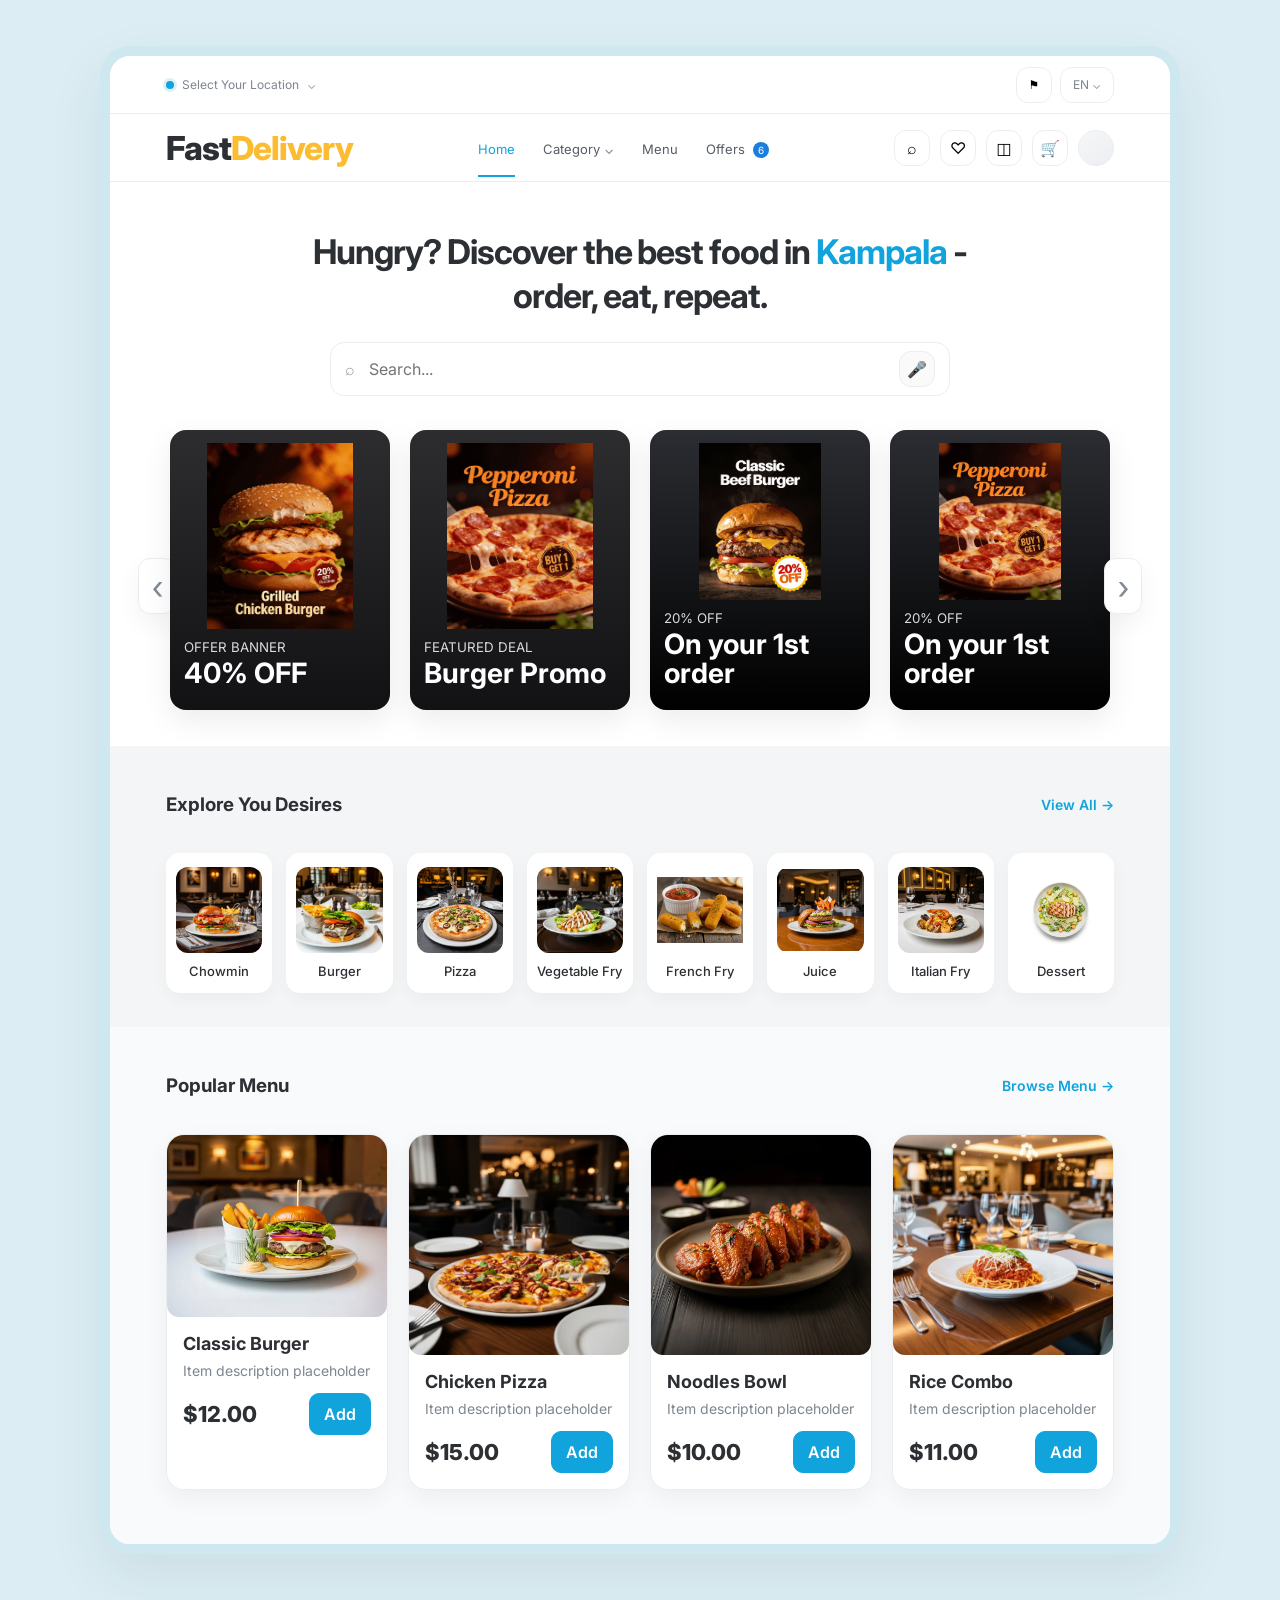
==== index.html @ 87de5994 "added assets" ====
<!DOCTYPE html>
<html lang="en">
<head>
  <meta charset="UTF-8" />
  <meta name="viewport" content="width=device-width, initial-scale=1.0" />
  <title>Restaurant</title>
  <link rel="preconnect" href="https://fonts.googleapis.com">
  <link rel="preconnect" href="https://fonts.gstatic.com" crossorigin>
  <link href="https://fonts.googleapis.com/css2?family=Inter:wght@400;500;600;700;800&display=swap" rel="stylesheet">
  <link rel="stylesheet" href="styles.css" />
</head>
<body>
  <div class="page-shell">
    <main class="site-window">
      <header class="top-meta">
        <div class="location-select">
          <span class="dot"></span>
          <span>Select Your Location</span>
          <span class="caret">⌄</span>
        </div>
        <div class="top-actions">
          <button class="icon-btn flag-btn" aria-label="language">⚑</button>
          <button class="lang-btn">EN <span class="caret">⌄</span></button>
        </div>
      </header>

      <nav class="navbar">
        <div class="logo">Fast<span>Delivery</span></div>
        <ul class="nav-links">
          <li><a class="active" href="#">Home</a></li>
          <li class="nav-item-dropdown">
    <a href="#categories">Category <span class="caret">⌄</span></a>
    <div class="dropdown-menu">
      <a href="#">Burger</a>
      <a href="#">Pizza</a>
      <a href="#">Chowmin</a>
      <a href="#">Juice</a>
      <a href="#">Dessert</a>
    </div>
  </li>
          <li><a href="#menu">Menu</a></li>
          <li><a href="#offers">Offers <span class="badge">6</span></a></li>
        </ul>
        <div class="nav-icons">
          <button class="icon-btn">⌕</button>
          <button class="icon-btn">♡</button>
          <button class="icon-btn">◫</button>
          <button class="icon-btn">🛒</button>
          <button class="avatar-btn"></button>
        </div>
        <button class="mobile-menu-btn" id="mobileMenuBtn">☰</button>
      </nav>

      <div class="mobile-drawer" id="mobileDrawer">
        <a href="#">Home</a>
        <a href="#categories">Category</a>
        <a href="#menu">Menu</a>
        <a href="#offers">Offers</a>
      </div>

      <section class="hero">
        <h1>Hungry? Discover the best food in <span> Kampala</span> - order, eat, repeat.</h1>
        <div class="search-bar">
          <span class="search-icon">⌕</span>
          <input type="text" placeholder="Search..." />
          <button class="mic-btn">🎤</button>
        </div>
      </section>

      <section class="offers-section" id="offers">
        <button class="slider-arrow left" aria-label="previous">‹</button>
        <div class="promo-track">
          <article class="promo-card card-dark">
         
           <div class="promo-media category-image"><img src="assets/3.png" alt="Banner 1" class="promo-media real-image"></div>
            <div class="promo-copy">
              <small>OFFER BANNER</small>
              <h3>40% OFF</h3>
             
            </div>
          </article>

          <article class="promo-card card-dark">
           
           <div class="promo-media category-image"><img src="assets/4.png" alt="Banner 1" class="promo-media real-image"></div>
            <div class="promo-copy">
              <small>FEATURED DEAL</small>
              <h3>Burger Promo</h3>
              
            </div>
          </article>

          <article class="promo-card card-light">
         <div class="promo-media category-image">  <img src="assets/5.png" alt="Banner 1" class="promo-media real-image"></div>
            <div class="promo-copy dark-text">
              <small>20% OFF</small>
              <h3>On your 1st order</h3>
            
            </div>
          </article>
           <article class="promo-card card-light">
         <div class="promo-media category-image">  <img src="assets/7.png" alt="Banner 1" class="promo-media real-image"></div>
            <div class="promo-copy dark-text">
              <small>20% OFF</small>
              <h3>On your 1st order</h3>
             
            </div>
          </article>

          
        </div>
        <button class="slider-arrow right" aria-label="next">›</button>
      </section>

      <section class="catalog-section" id="categories">
        <div class="section-head">
          <h3>Explore You Desires</h3>
          <a href="#">View All <span>→</span></a>
        </div>

        <div class="category-grid">
          <article class="category-card">
          <div> <img src="assets/16.webp" alt="Category" class="category-image real-image"></div>
            <h3>Chowmin</h3>
          </article>
          <article class="category-card">
            <div> <img src="assets/13.webp" alt="Category" class="category-image real-image"></div>
            <h3>Burger</h3>
          </article>
          <article class="category-card">
           <div> <img src="assets/25.webp" alt="Category" class="category-image real-image"></div>
            <h3>Pizza</h3>
          </article>
          <article class="category-card">
            <div><img src="assets/15.webp" alt="Category" class="category-image real-image"></div>
            <h3>Vegetable Fry</h3>
          </article>
          <article class="category-card">
            <div> <img src="assets/19.webp" alt="Category" class="category-image real-image"></div>
            <h3>French Fry</h3>
          </article>
          <article class="category-card">
          <div>  <img src="assets/26.webp" alt="Category" class="category-image real-image"></div>
            <h3>Juice</h3>
          </article>
          <article class="category-card">
           <div> <img src="assets/31.webp" alt="Category" class="category-image real-image"></div>
            <h3>Italian Fry</h3>
          </article>
          <article class="category-card">
           <div> <img src="assets/28.webp" alt="Category" class="category-image real-image"></div>
            <h3>Dessert</h3>
          </article>
        </div>
      </section>

      <section class="menu-section" id="menu">
        <div class="section-head">
          <h3>Popular Menu</h3>
          <a href="#">Browse Menu <span>→</span></a>
        </div>

        <div class="menu-grid">
          <article class="menu-card">
          <div><img src="assets/33.webp" alt="Menu item" class="menu-image real-image"></div>
            <div class="menu-info">
              <h3>Classic Burger</h3>
              <p>Item description placeholder</p>
              <div class="price-row"><span>$12.00</span><button>Add</button></div>
            </div>
          </article>
          <article class="menu-card">
          <div>  <img src="assets/12.webp" alt="Menu item" class="menu-image real-image"></div>
            <div class="menu-info">
              <h3>Chicken Pizza</h3>
              <p>Item description placeholder</p>
              <div class="price-row"><span>$15.00</span><button>Add</button></div>
            </div>
          </article>
          <article class="menu-card">
          <div> <img src="assets/36.webp" alt="Menu item" class="menu-image real-image"></div>
            <div class="menu-info">
              <h3>Noodles Bowl</h3>
              <p>Item description placeholder</p>
              <div class="price-row"><span>$10.00</span><button>Add</button></div>
            </div>
          </article>
          <article class="menu-card">
           <div> <img src="assets/14.webp" alt="Menu item" class="menu-image real-image"></div>
            <div class="menu-info">
              <h3>Rice Combo</h3>
              <p>Item description placeholder</p>
              <div class="price-row"><span>$11.00</span><button>Add</button></div>
            </div>
          </article>
        </div>
      </section>
    </main>
  </div>

  <script src="script.js"></script>
</body>
</html>
---- styles.css ----
:root {
  --bg: #dceef3;
  --panel: #ffffff;
  --panel-soft: #f4f5f6;
  --text: #2c2f33;
  --muted: #7d8590;
  --line: #ebedf0;
  --brand: #11a4dc;
  --brand-soft: #dff4fb;
  --shadow: 0 22px 55px rgba(28, 45, 58, 0.08);
  --radius-xl: 28px;
  --radius-lg: 18px;
  --radius-md: 14px;
}

* { box-sizing: border-box; }
html, body { margin: 0; padding: 0; }
body {
  font-family: 'Inter', system-ui, -apple-system, BlinkMacSystemFont, 'Segoe UI', sans-serif;
  background: var(--bg);
  color: var(--text);
}

a { color: inherit; text-decoration: none; }
button, input { font: inherit; }
button { cursor: pointer; }

.page-shell {
  min-height: 100vh;
  padding: 46px 20px;
}

.site-window {
  max-width: 1080px;
  margin: 0 auto;
  background: var(--panel);
  border: 10px solid #cfe8f0;
  border-radius: 30px;
  box-shadow: var(--shadow);
  overflow: hidden;
}

.top-meta,
.navbar,
.hero,
.catalog-section,
.menu-section {
  padding-left: 56px;
  padding-right: 56px;
}

.top-meta {
  height: 58px;
  display: flex;
  align-items: center;
  justify-content: space-between;
  color: var(--muted);
  font-size: 12px;
  border-bottom: 1px solid var(--line);
}

.location-select,
.top-actions,
.nav-icons,
.brand-row,
.price-row,
.section-head {
  display: flex;
  align-items: center;
}

.location-select { gap: 8px; }
.dot {
  width: 8px; height: 8px; border-radius: 50%; background: var(--brand);
  box-shadow: 0 0 0 3px rgba(17, 164, 220, 0.15);
}
.caret { opacity: 0.75; }
.top-actions { gap: 8px; }

.flag-btn, .lang-btn, .icon-btn, .avatar-btn, .mobile-menu-btn, .mic-btn, .slider-arrow, .price-row button {
  border: 1px solid var(--line);
  background: #fff;
  transition: .2s ease;
}
.flag-btn, .lang-btn, .icon-btn, .avatar-btn, .mobile-menu-btn, .mic-btn {
  height: 36px;
  border-radius: 12px;
}
.flag-btn, .icon-btn, .avatar-btn, .mobile-menu-btn, .mic-btn {
  width: 36px;
}
.lang-btn {
  padding: 0 12px;
  color: var(--muted);
}
.flag-btn:hover, .lang-btn:hover, .icon-btn:hover, .avatar-btn:hover, .mobile-menu-btn:hover, .mic-btn:hover, .slider-arrow:hover, .price-row button:hover {
  border-color: #d7dce1;
  transform: translateY(-1px);
}
.avatar-btn {
  border-radius: 50%;
  background: linear-gradient(145deg, #f6f7f8, #eceef1);
}

.navbar {
  min-height: 68px;
  display: flex;
  align-items: center;
  justify-content: space-between;
  border-bottom: 1px solid var(--line);
  gap: 20px;
}

.logo {
  font-size: 33px;
  font-weight: 800;
  letter-spacing: -0.03em;
}
.logo span { color: rgb(252, 188, 50) }

.nav-links {
  list-style: none;
  display: flex;
  align-items: center;
  gap: 28px;
  padding: 0;
  margin: 0;
}
.nav-links a {
  font-size: 13px;
  color: #555d66;
  position: relative;
}
.nav-links a.active {
  color: var(--brand);
}
.nav-links a.active::after {
  content: '';
  position: absolute;
  left: 0;
  right: 0;
  bottom: -20px;
  height: 2px;
  background: var(--brand);
}
.badge {
  display: inline-flex;
  align-items: center;
  justify-content: center;
  width: 16px;
  height: 16px;
  margin-left: 4px;
  border-radius: 999px;
  background: #1d7ddb;
  color: #fff;
  font-size: 10px;
}
.nav-icons { gap: 10px; }
.mobile-menu-btn { display: none; }
.mobile-drawer {
  display: none;
  padding: 0 24px 20px;
  border-bottom: 1px solid var(--line);
}
.mobile-drawer a {
  display: block;
  padding: 10px 0;
  color: #555d66;
}
.mobile-drawer.open { display: block; }

.hero {
  padding-top: 48px;
  padding-bottom: 30px;
  text-align: center;
}
.hero h1 {
  margin: 0 auto 24px;
  max-width: 660px;
  font-size: clamp(24px, 3vw, 34px);
  line-height: 1.3;
  letter-spacing: -0.03em;
}
.hero h1 span { color: var(--brand); }
.search-bar {
  max-width: 620px;
  margin: 0 auto;
  height: 54px;
  display: flex;
  align-items: center;
  gap: 12px;
  padding: 0 14px;
  border: 1px solid var(--line);
  border-radius: 14px;
  background: #fff;
}
.search-bar input {
  flex: 1;
  min-width: 0;
  border: 0;
  outline: 0;
  color: #3d4450;
}
.search-icon { color: #949ca5; }
.mic-btn { color: #868e97; background: #fafafa; }

.offers-section {
  position: relative;
  padding: 4px 60px 36px;
}
.promo-track {
  display: grid;
  grid-template-columns: repeat(4, minmax(0, 1fr));
  gap: 20px;
}
.promo-card {
  max-height: 280px;
  border-radius: 16px;
  overflow: hidden;
  position: relative;
  display:flex;
  flex-direction:column;
  box-shadow: 0 10px 30px rgba(0,0,0,.08);
}
.card-dark { background: linear-gradient(180deg, #2d2d2f, #121214); color: #fff; }
.card-light { background: linear-gradient(180deg, #2b2d32, #000); color: #fff; }
.brand-row {
  padding: 12px 14px 0;
  font-size: 11px;
  font-weight: 700;
  letter-spacing: .04em;
  opacity: .92;
}
.promo-media {
  flex: 1;
  display: flex;
  width: auto;
  height: 140px;
  align-items: center;
  justify-content: center;
  margin: 12px 12px 10px;
  border-radius: 12px;
  overflow: hidden;
}
.placeholder-banner {
  border: 2px dashed rgba(255,255,255,0.35);
  background: linear-gradient(135deg, rgba(255,255,255,0.08), rgba(255,255,255,0.16));
  color: rgba(255,255,255,0.9);
  font-weight: 700;
  text-transform: uppercase;
  letter-spacing: .06em;
}
.promo-copy {
  padding: 0 14px 16px;
}
.promo-copy small {
  display: block;
  margin-bottom: 4px;
  opacity: .85;
}
.promo-copy h3 {
  margin: 0 0 6px;
  font-size: 28px;
  line-height: 1.05;
}
.promo-copy p {
  margin: 0;
  font-size: 12px;
  opacity: .85;
}
.slider-arrow {
  position: absolute;
  top: 50%;
  transform: translateY(-50%);
  width: 38px;
  height: 56px;
  border-radius: 12px;
  color: #828a93;
  font-size: 34px;
  box-shadow: 0 10px 25px rgba(0,0,0,.05);
}
.slider-arrow.left { left: 28px; }
.slider-arrow.right { right: 28px; }

.catalog-section {
  padding-top: 28px;
  padding-bottom: 34px;
  background: #f4f5f6;
}
.menu-section {
  padding-top: 28px;
  padding-bottom: 54px;
  background: #f9fafb;
}
.section-head {
  justify-content: space-between;
  gap: 20px;
  margin-bottom: 18px;
}
.section-head h2 {
  margin: 0;
  font-size: 28px;
  letter-spacing: -0.03em;
}
.section-head a {
  color: var(--brand);
  font-weight: 600;
  font-size: 14px;
}

.category-grid {
  display: grid;
  grid-template-columns: repeat(8, minmax(0, 1fr));
  gap: 14px;
}
.category-card {
  background: #fff;
  border-radius: 14px;
  padding: 14px 10px;
  text-align: center;
  box-shadow: 0 6px 18px rgba(16, 24, 40, .04);
}
.category-card h3 {
  margin: 10px 0 0;
  font-size: 13px;
  font-weight: 500;
}
.placeholder-square, .placeholder-rect {
  border: 2px dashed #d7dde3;
  background: linear-gradient(180deg, #f5f7fa, #eef2f5);
  color: #95a0ab;
  display: flex;
  align-items: center;
  justify-content: center;
  text-align: center;
  font-weight: 700;
  letter-spacing: .05em;
}
.category-image {
  aspect-ratio: 1 / 1;
  border-radius: 12px;
  font-size: 10px;
}

.menu-grid {
  display: grid;
  grid-template-columns: repeat(4, minmax(0, 1fr));
  gap: 20px;
}
.menu-card {
  background: #fff;
  border: 1px solid var(--line);
  border-radius: 18px;
  overflow: hidden;
  box-shadow: 0 8px 24px rgba(16,24,40,.05);
}
.menu-image {
  height: 180px;
  border-radius: 0;
  font-size: 12px;
}
.menu-info {
  padding: 16px;
}
.menu-info h3 {
  margin: 0 0 8px;
  font-size: 18px;
}
.menu-info p {
  margin: 0 0 14px;
  color: var(--muted);
  font-size: 14px;
}
.price-row {
  justify-content: space-between;
}
.price-row span {
  font-size: 22px;
  font-weight: 800;
}
.price-row button {
  border-radius: 10px;
  background: var(--brand);
  color: #fff;
  border-color: var(--brand);
  padding: 10px 14px;
  font-weight: 600;
}

@media (max-width: 1150px) {
  .promo-track { grid-template-columns: repeat(2, minmax(0, 1fr)); }
  .category-grid { grid-template-columns: repeat(4, minmax(0, 1fr)); }
  .menu-grid { grid-template-columns: repeat(2, minmax(0, 1fr)); }
}

@media (max-width: 860px) {
  .top-meta,
  .navbar,
  .hero,
  .catalog-section,
  .menu-section { padding-left: 22px; padding-right: 22px; }
  .nav-links, .nav-icons { display: none; }
  .mobile-menu-btn { display: inline-flex; align-items: center; justify-content: center; }
  .offers-section { padding-left: 22px; padding-right: 22px; }
  .slider-arrow { display: none; }
}

@media (max-width: 640px) {
  .page-shell { padding: 18px 10px; }
  .site-window { border-width: 5px; border-radius: 22px; }
  .promo-track,
  .menu-grid,
  .category-grid { grid-template-columns: 1fr; }
  .hero { padding-top: 32px; }
  .hero h1 { font-size: 22px; }
  .search-bar { height: 48px; }
  .section-head h2 { font-size: 22px; }
  .top-meta { flex-wrap: wrap; height: auto; gap: 8px; padding-top: 14px; padding-bottom: 14px; }
}

.real-image {
  width: 100%;
  height: 100%;
  display: block;
  object-fit:contain;
  border-radius: 12px;
}
.nav-item-dropdown {
  position: relative;
}

.dropdown-menu {
  position: absolute;
  top: calc(100% + 18px);
  left: 0;
  min-width: 180px;
  background: #fff;
  border: 1px solid var(--line);
  border-radius: 14px;
  box-shadow: 0 12px 30px rgba(16, 24, 40, 0.08);
  padding: 10px 0;
  display: none;
  z-index: 100;
}

.dropdown-menu a {
  display: block;
  padding: 10px 14px;
  font-size: 13px;
  color: #555d66;
  white-space: nowrap;
}

.dropdown-menu a:hover {
  background: #f4f7fa;
  color: var(--brand);
}

.nav-item-dropdown:hover .dropdown-menu {
  display: block;
}
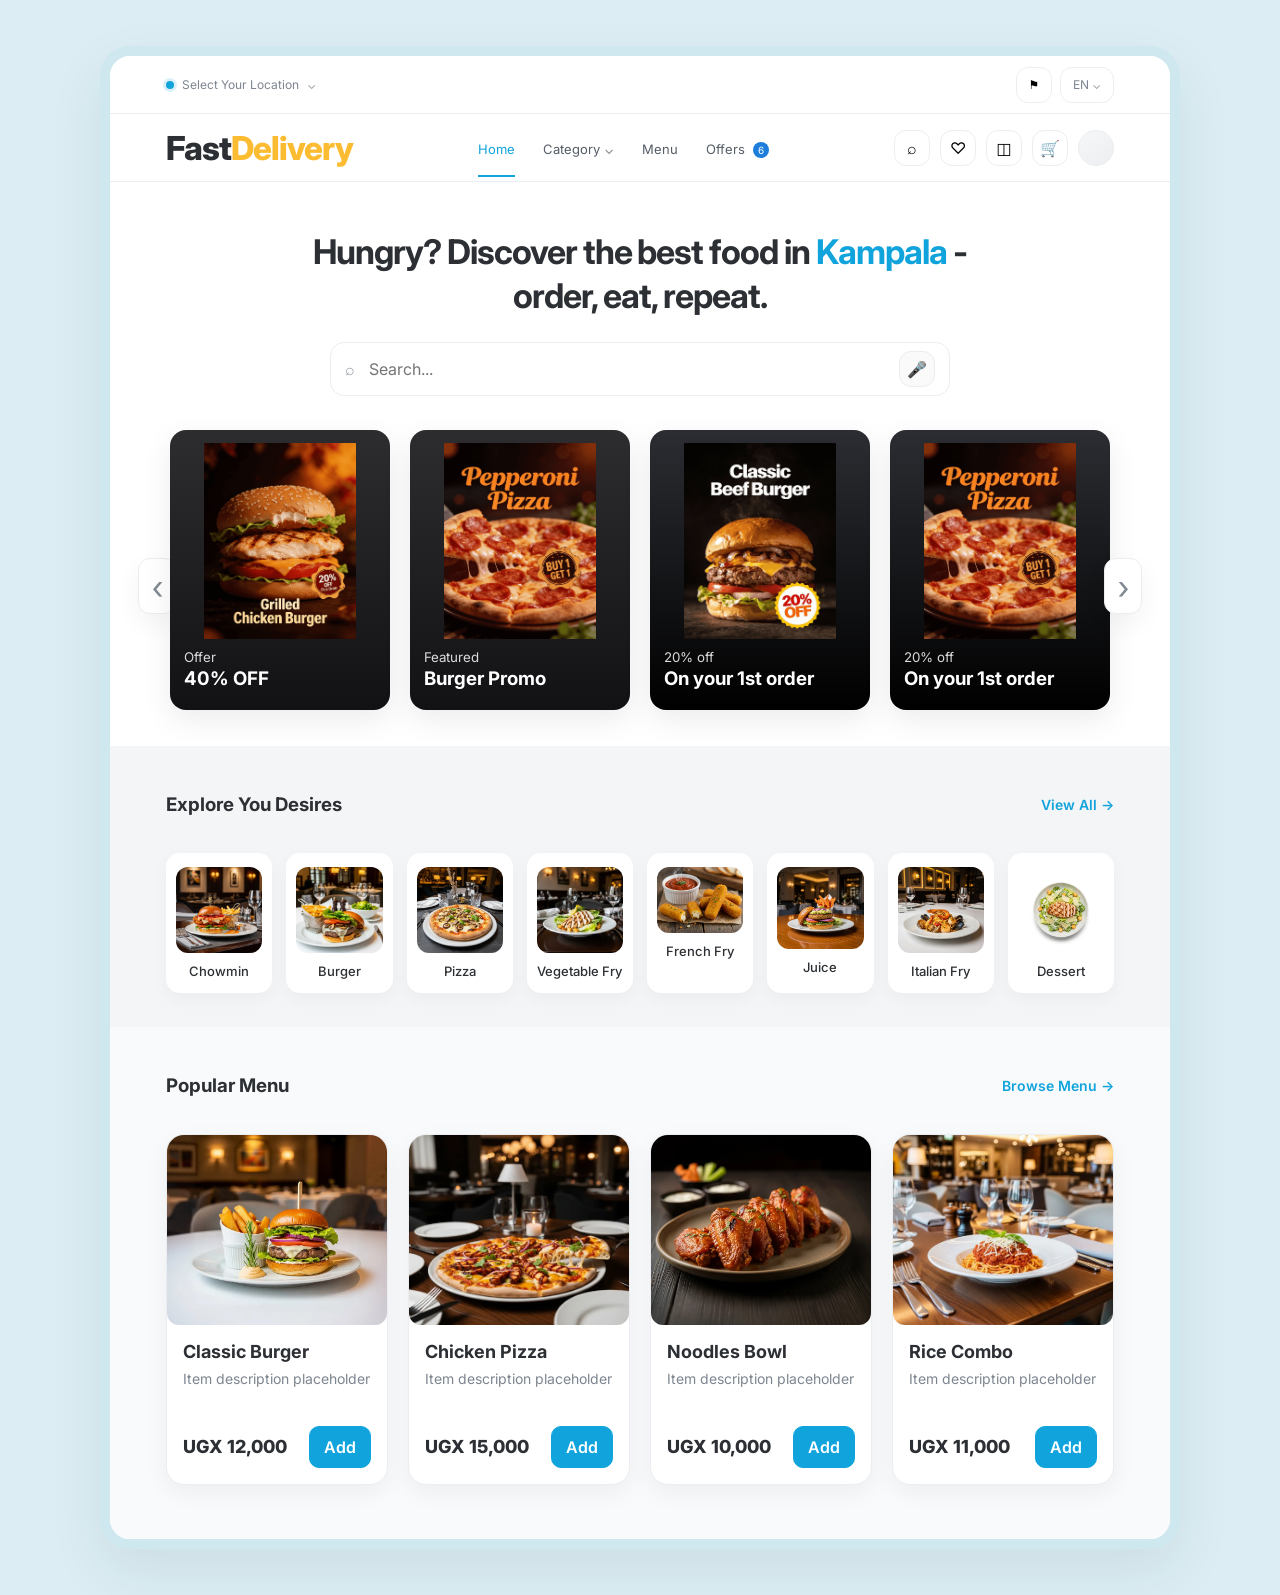
==== commit 63aedaf2: "minor updates" ====
--- a/index.html
+++ b/index.html
@@ -38,7 +38,7 @@
       <a href="#">Dessert</a>
     </div>
   </li>
-          <li><a href="#menu">Menu</a></li>
+          <li><a href="menu.html">Menu</a></li>
           <li><a href="#offers">Offers <span class="badge">6</span></a></li>
         </ul>
         <div class="nav-icons">
@@ -74,7 +74,7 @@
          
            <div class="promo-media category-image"><img src="assets/3.png" alt="Banner 1" class="promo-media real-image"></div>
             <div class="promo-copy">
-              <small>OFFER BANNER</small>
+              <small>Offer</small>
               <h3>40% OFF</h3>
              
             </div>
@@ -84,7 +84,7 @@
            
            <div class="promo-media category-image"><img src="assets/4.png" alt="Banner 1" class="promo-media real-image"></div>
             <div class="promo-copy">
-              <small>FEATURED DEAL</small>
+              <small>Featured</small>
               <h3>Burger Promo</h3>
               
             </div>
@@ -93,7 +93,7 @@
           <article class="promo-card card-light">
          <div class="promo-media category-image">  <img src="assets/5.png" alt="Banner 1" class="promo-media real-image"></div>
             <div class="promo-copy dark-text">
-              <small>20% OFF</small>
+              <small>20% off</small>
               <h3>On your 1st order</h3>
             
             </div>
@@ -101,7 +101,7 @@
            <article class="promo-card card-light">
          <div class="promo-media category-image">  <img src="assets/7.png" alt="Banner 1" class="promo-media real-image"></div>
             <div class="promo-copy dark-text">
-              <small>20% OFF</small>
+              <small>20% off</small>
               <h3>On your 1st order</h3>
              
             </div>
@@ -166,7 +166,7 @@
             <div class="menu-info">
               <h3>Classic Burger</h3>
               <p>Item description placeholder</p>
-              <div class="price-row"><span>$12.00</span><button>Add</button></div>
+              <div class="price-row"><span>UGX 12,000</span><button>Add</button></div>
             </div>
           </article>
           <article class="menu-card">
@@ -174,7 +174,7 @@
             <div class="menu-info">
               <h3>Chicken Pizza</h3>
               <p>Item description placeholder</p>
-              <div class="price-row"><span>$15.00</span><button>Add</button></div>
+              <div class="price-row"><span>UGX 15,000</span><button>Add</button></div>
             </div>
           </article>
           <article class="menu-card">
@@ -182,7 +182,7 @@
             <div class="menu-info">
               <h3>Noodles Bowl</h3>
               <p>Item description placeholder</p>
-              <div class="price-row"><span>$10.00</span><button>Add</button></div>
+              <div class="price-row"><span>UGX 10,000</span><button>Add</button></div>
             </div>
           </article>
           <article class="menu-card">
@@ -190,7 +190,7 @@
             <div class="menu-info">
               <h3>Rice Combo</h3>
               <p>Item description placeholder</p>
-              <div class="price-row"><span>$11.00</span><button>Add</button></div>
+              <div class="price-row"><span>UGX 11,000</span><button>Add</button></div>
             </div>
           </article>
         </div>
--- a/styles.css
+++ b/styles.css
@@ -260,7 +260,7 @@
 }
 .promo-copy h3 {
   margin: 0 0 6px;
-  font-size: 28px;
+  font-size: px;
   line-height: 1.05;
 }
 .promo-copy p {
@@ -337,7 +337,7 @@
   letter-spacing: .05em;
 }
 .category-image {
-  aspect-ratio: 1 / 1;
+  object-fit: cover;
   border-radius: 12px;
   font-size: 10px;
 }
@@ -375,7 +375,7 @@
   justify-content: space-between;
 }
 .price-row span {
-  font-size: 22px;
+  font-size: 18px;
   font-weight: 800;
 }
 .price-row button {
@@ -458,4 +458,28 @@
 
 .nav-item-dropdown:hover .dropdown-menu {
   display: block;
+}
+
+.menu-card {
+  display: flex;
+  flex-direction: column;
+}
+
+.menu-image {
+  height: 190px;
+  width: 100%;
+  object-fit: cover;
+}
+
+.menu-info p {
+  min-height: 42px;
+}
+
+.nav-item-dropdown {
+  position: relative;
+}
+
+.nav-item-dropdown:hover .dropdown-menu,
+.nav-item-dropdown:focus-within .dropdown-menu {
+  display: block;
 }
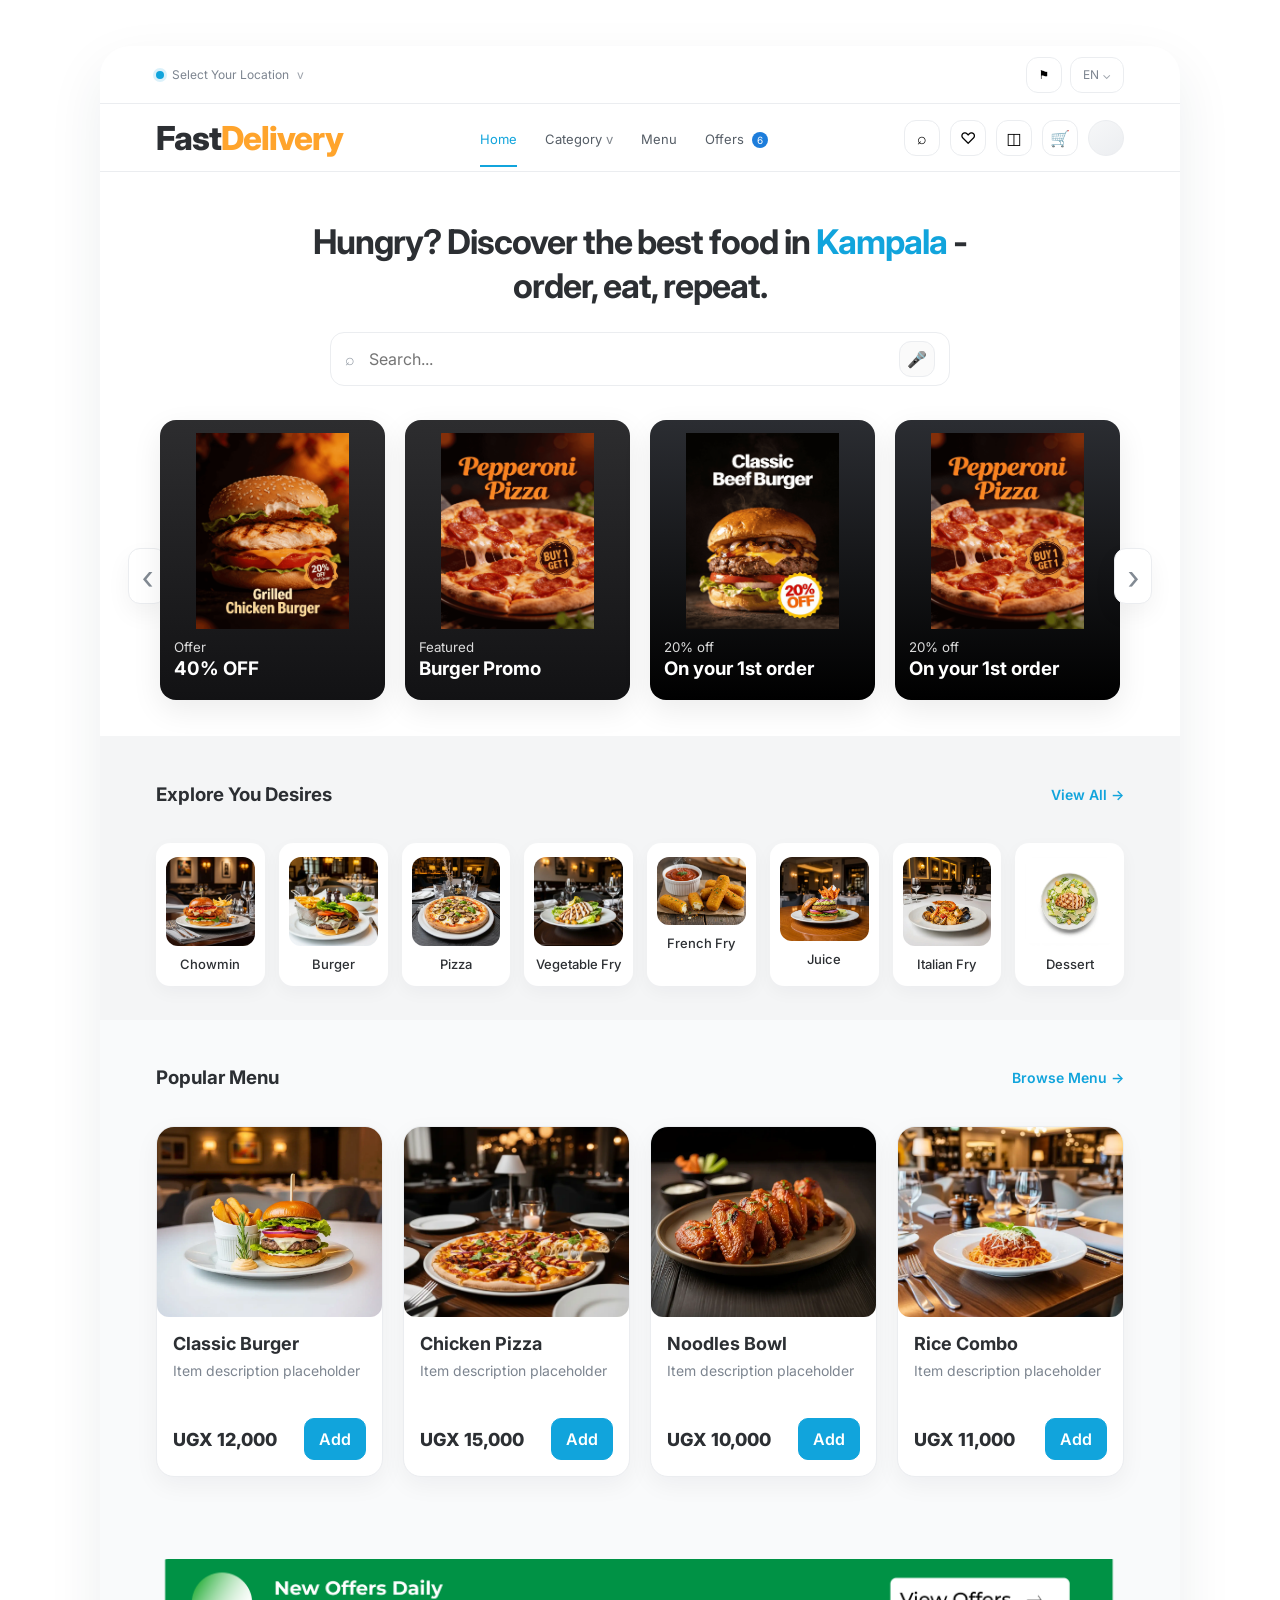
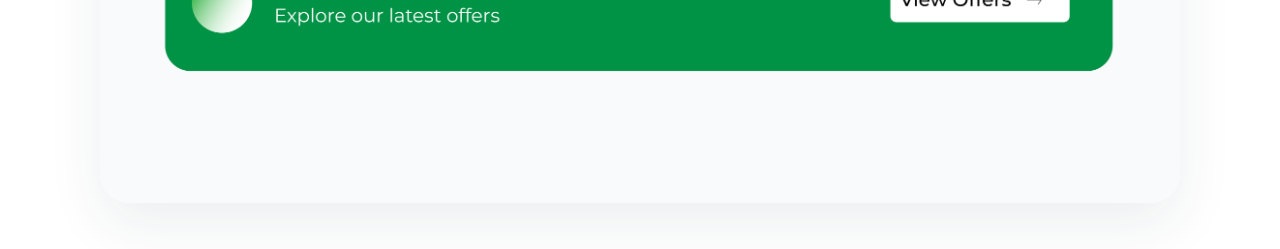
==== commit 7f8ced94: "minor updates" ====
--- a/index.html
+++ b/index.html
@@ -16,7 +16,7 @@
         <div class="location-select">
           <span class="dot"></span>
           <span>Select Your Location</span>
-          <span class="caret">⌄</span>
+          <span class="caret">v</span>
         </div>
         <div class="top-actions">
           <button class="icon-btn flag-btn" aria-label="language">⚑</button>
@@ -29,7 +29,7 @@
         <ul class="nav-links">
           <li><a class="active" href="#">Home</a></li>
           <li class="nav-item-dropdown">
-    <a href="#categories">Category <span class="caret">⌄</span></a>
+    <a href="#categories">Category <span class="caret">v</span></a>
     <div class="dropdown-menu">
       <a href="#">Burger</a>
       <a href="#">Pizza</a>
@@ -195,6 +195,11 @@
           </article>
         </div>
       </section>
+       <section class="menu-section" id="menu">
+  <div> <img 
+    src="assets/banner1.png" alt="Menu item" class="menu-image real-image"></div>
+
+       </section>
     </main>
   </div>
 
--- a/styles.css
+++ b/styles.css
@@ -1,5 +1,5 @@
 :root {
-  --bg: #dceef3;
+  --bg: #ffffff;
   --panel: #ffffff;
   --panel-soft: #f4f5f6;
   --text: #2c2f33;
@@ -34,7 +34,7 @@
   max-width: 1080px;
   margin: 0 auto;
   background: var(--panel);
-  border: 10px solid #cfe8f0;
+ 
   border-radius: 30px;
   box-shadow: var(--shadow);
   overflow: hidden;
@@ -116,7 +116,7 @@
   font-weight: 800;
   letter-spacing: -0.03em;
 }
-.logo span { color: rgb(252, 188, 50) }
+.logo span { color: rgb(255, 164, 44) }
 
 .nav-links {
   list-style: none;
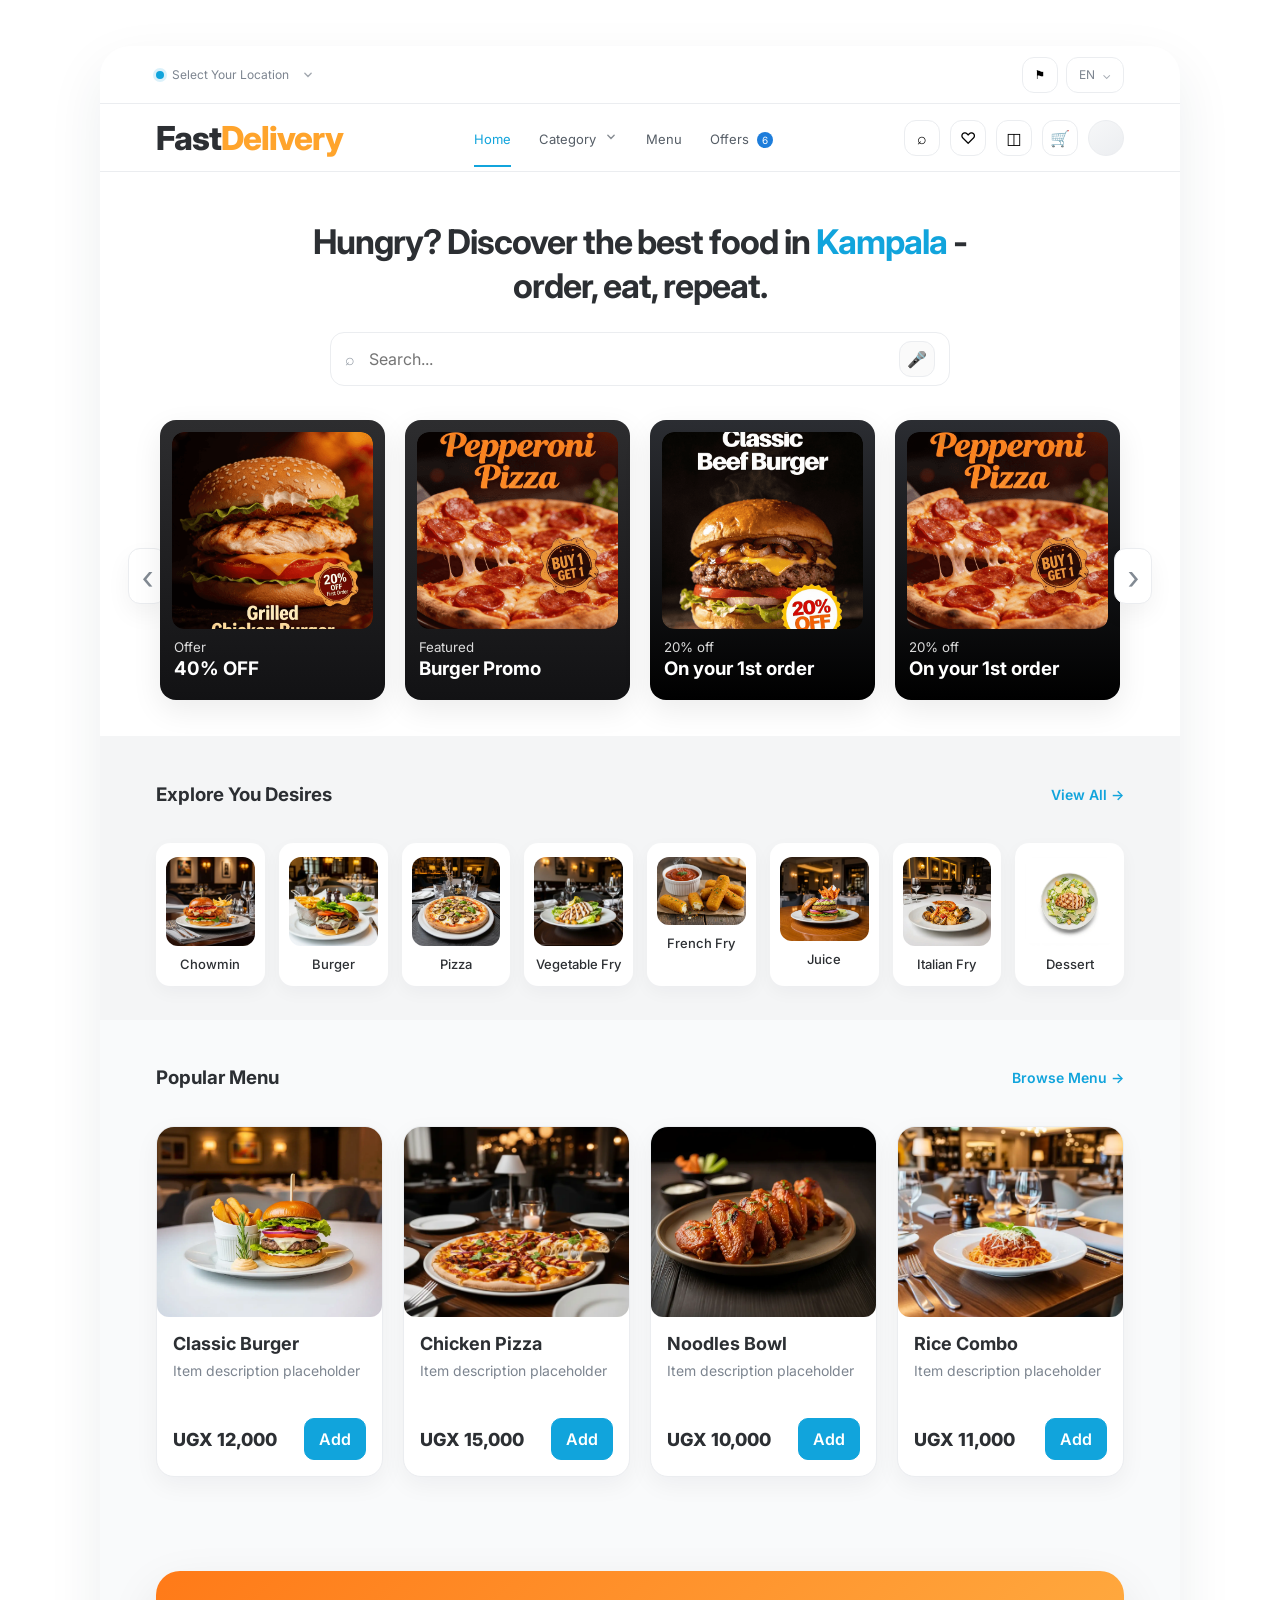
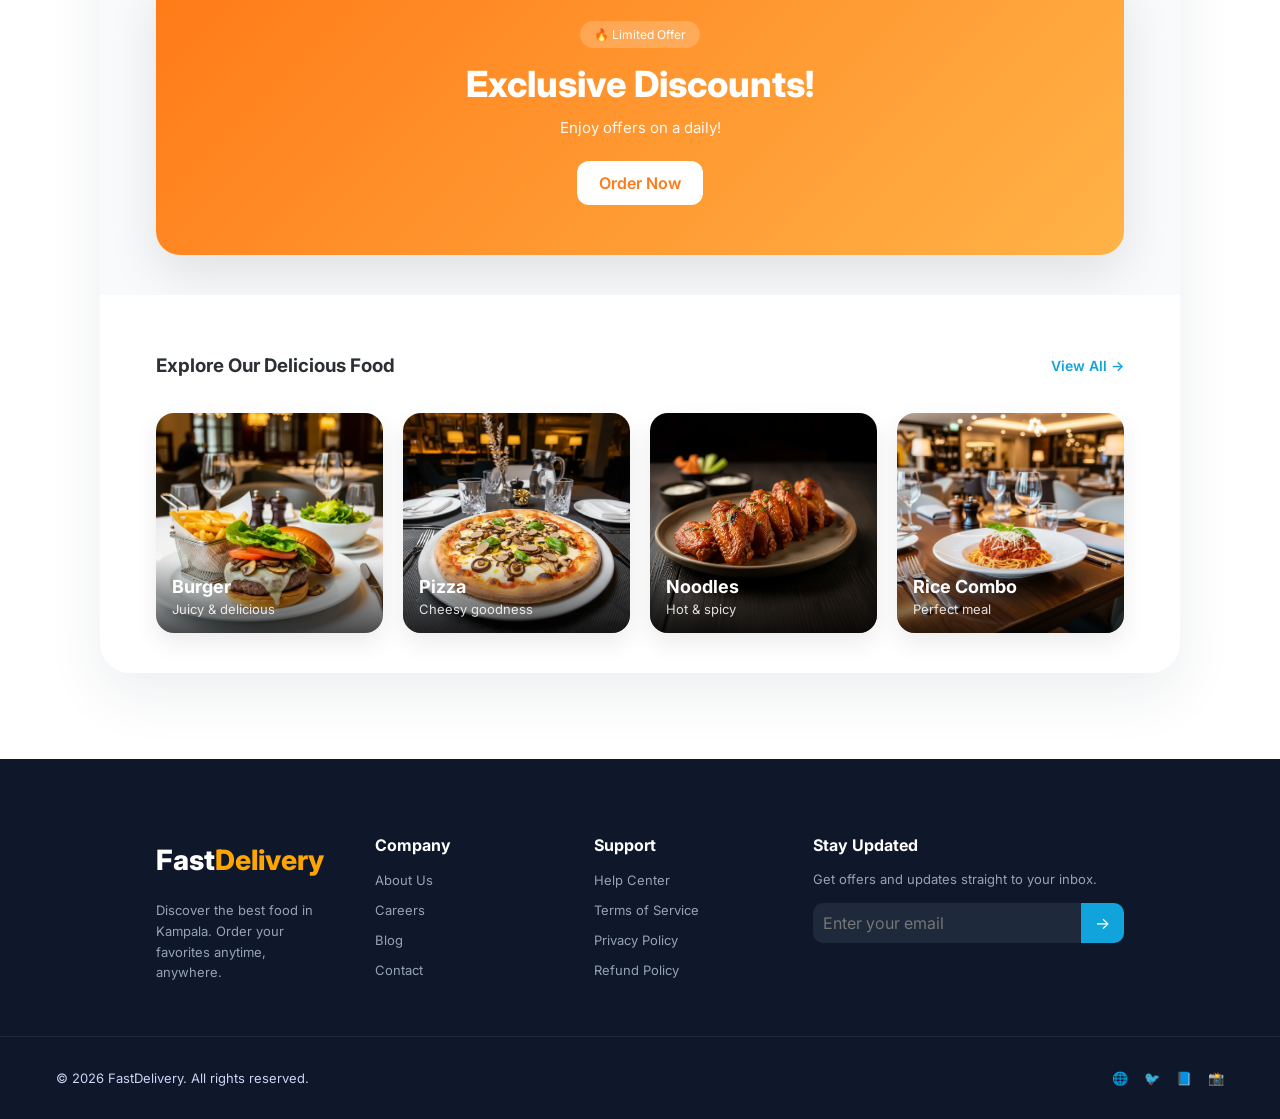
==== commit 4d03b178: "minor updates" ====
--- a/index.html
+++ b/index.html
@@ -16,7 +16,11 @@
         <div class="location-select">
           <span class="dot"></span>
           <span>Select Your Location</span>
-          <span class="caret">v</span>
+         <span class="caret">
+  <svg width="14" height="14" viewBox="0 0 20 20" fill="currentColor">
+    <path d="M5.5 7.5L10 12l4.5-4.5" stroke="currentColor" stroke-width="2" fill="none" stroke-linecap="round"/>
+  </svg>
+</span>
         </div>
         <div class="top-actions">
           <button class="icon-btn flag-btn" aria-label="language">⚑</button>
@@ -29,7 +33,11 @@
         <ul class="nav-links">
           <li><a class="active" href="#">Home</a></li>
           <li class="nav-item-dropdown">
-    <a href="#categories">Category <span class="caret">v</span></a>
+    <a href="#categories">Category <span class="caret">
+  <svg width="14" height="14" viewBox="0 0 20 20" fill="currentColor">
+    <path d="M5.5 7.5L10 12l4.5-4.5" stroke="currentColor" stroke-width="2" fill="none" stroke-linecap="round"/>
+  </svg>
+</span></a>
     <div class="dropdown-menu">
       <a href="#">Burger</a>
       <a href="#">Pizza</a>
@@ -72,7 +80,7 @@
         <div class="promo-track">
           <article class="promo-card card-dark">
          
-           <div class="promo-media category-image"><img src="assets/3.png" alt="Banner 1" class="promo-media real-image"></div>
+           <div class="promo-media category-image"><img src="assets/3.png" alt="Banner 1" class=" real-image"></div>
             <div class="promo-copy">
               <small>Offer</small>
               <h3>40% OFF</h3>
@@ -82,7 +90,7 @@
 
           <article class="promo-card card-dark">
            
-           <div class="promo-media category-image"><img src="assets/4.png" alt="Banner 1" class="promo-media real-image"></div>
+           <div class="promo-media category-image"><img src="assets/4.png" alt="Banner 1" class="real-image"></div>
             <div class="promo-copy">
               <small>Featured</small>
               <h3>Burger Promo</h3>
@@ -91,7 +99,7 @@
           </article>
 
           <article class="promo-card card-light">
-         <div class="promo-media category-image">  <img src="assets/5.png" alt="Banner 1" class="promo-media real-image"></div>
+         <div class="promo-media category-image">  <img src="assets/5.png" alt="Banner 1" class="real-image"></div>
             <div class="promo-copy dark-text">
               <small>20% off</small>
               <h3>On your 1st order</h3>
@@ -99,7 +107,7 @@
             </div>
           </article>
            <article class="promo-card card-light">
-         <div class="promo-media category-image">  <img src="assets/7.png" alt="Banner 1" class="promo-media real-image"></div>
+         <div class="promo-media category-image">  <img src="assets/7.png" alt="Banner 1" class="real-image"></div>
             <div class="promo-copy dark-text">
               <small>20% off</small>
               <h3>On your 1st order</h3>
@@ -195,14 +203,121 @@
           </article>
         </div>
       </section>
-       <section class="menu-section" id="menu">
-  <div> <img 
-    src="assets/banner1.png" alt="Menu item" class="menu-image real-image"></div>
-
-       </section>
+   <section class="bogo-section">
+  <div class="bogo-card">
+
+    <span class="bogo-tag">🔥 Limited Offer</span>
+
+    <h2>Exclusive Discounts!</h2>
+
+    <p>Enjoy offers on a daily!</p>
+
+    <button class="bogo-btn">Order Now</button>
+
+  </div>
+</section>
+
+       <section class="explore-section">
+  <div class="section-head">
+    <h3>Explore Our Delicious Food</h3>
+    <a href="#">View All <span>→</span></a>
+  </div>
+
+  <div class="explore-grid">
+
+    <article class="explore-card">
+      <img src="assets/13.webp" alt="Burger" />
+      <div class="explore-overlay">
+        <h3>Burger</h3>
+        <p>Juicy & delicious</p>
+      </div>
+    </article>
+
+    <article class="explore-card">
+      <img src="assets/25.webp" alt="Pizza" />
+      <div class="explore-overlay">
+        <h3>Pizza</h3>
+        <p>Cheesy goodness</p>
+      </div>
+    </article>
+
+    <article class="explore-card">
+      <img src="assets/36.webp" alt="Noodles" />
+      <div class="explore-overlay">
+        <h3>Noodles</h3>
+        <p>Hot & spicy</p>
+      </div>
+    </article>
+
+    <article class="explore-card">
+      <img src="assets/14.webp" alt="Rice" />
+      <div class="explore-overlay">
+        <h3>Rice Combo</h3>
+        <p>Perfect meal</p>
+      </div>
+    </article>
+
+  </div>
+</section>
     </main>
   </div>
 
   <script src="script.js"></script>
+  <footer class="footer">
+  <div class="footer-container">
+
+    <!-- BRAND -->
+    <div class="footer-col">
+      <h2 class="footer-logo">Fast<span>Delivery</span></h2>
+      <p class="footer-desc">
+        Discover the best food in Kampala. Order your favorites anytime, anywhere.
+      </p>
+    </div>
+
+    <!-- LINKS -->
+    <div class="footer-col">
+      <h3>Company</h3>
+      <ul>
+        <li><a href="#">About Us</a></li>
+        <li><a href="#">Careers</a></li>
+        <li><a href="#">Blog</a></li>
+        <li><a href="#">Contact</a></li>
+      </ul>
+    </div>
+
+    <div class="footer-col">
+      <h3>Support</h3>
+      <ul>
+        <li><a href="#">Help Center</a></li>
+        <li><a href="#">Terms of Service</a></li>
+        <li><a href="#">Privacy Policy</a></li>
+        <li><a href="#">Refund Policy</a></li>
+      </ul>
+    </div>
+
+    <!-- NEWSLETTER -->
+    <div class="footer-col">
+      <h3>Stay Updated</h3>
+      <p class="footer-desc">Get offers and updates straight to your inbox.</p>
+
+      <div class="footer-input">
+        <input type="email" placeholder="Enter your email" />
+        <button>→</button>
+      </div>
+    </div>
+
+  </div>
+
+  <!-- BOTTOM BAR -->
+  <div class="footer-bottom">
+    <p>© 2026 FastDelivery. All rights reserved.</p>
+    <div class="footer-socials">
+      <span>🌐</span>
+      <span>🐦</span>
+      <span>📘</span>
+      <span>📸</span>
+    </div>
+  </div>
+</footer>
 </body>
 </html>
--- a/styles.css
+++ b/styles.css
@@ -422,7 +422,7 @@
   width: 100%;
   height: 100%;
   display: block;
-  object-fit:contain;
+  object-fit:cover;
   border-radius: 12px;
 }
 .nav-item-dropdown {
@@ -482,4 +482,226 @@
 .nav-item-dropdown:hover .dropdown-menu,
 .nav-item-dropdown:focus-within .dropdown-menu {
   display: block;
+}
+
+.explore-section {
+  padding: 40px 56px;
+  background: #ffffff;
+}
+
+.explore-grid {
+  display: grid;
+  grid-template-columns: repeat(4, 1fr);
+  gap: 20px;
+}
+
+.explore-card {
+  position: relative;
+  border-radius: 18px;
+  overflow: hidden;
+  height: 220px;
+  cursor: pointer;
+  box-shadow: 0 10px 25px rgba(0,0,0,0.08);
+}
+
+.explore-card img {
+  width: 100%;
+  height: 100%;
+  object-fit: cover;
+  transition: transform 0.4s ease;
+}
+
+.explore-card:hover img {
+  transform: scale(1.08);
+}
+
+.explore-overlay {
+  position: absolute;
+  bottom: 0;
+  width: 100%;
+  padding: 16px;
+  background: linear-gradient(transparent, rgba(0,0,0,0.7));
+  color: #fff;
+}
+
+.explore-overlay h3 {
+  margin: 0;
+  font-size: 18px;
+}
+
+.explore-overlay p {
+  margin: 4px 0 0;
+  font-size: 13px;
+  opacity: 0.85;
+}
+
+.bogo-section {
+  padding: 40px 56px;
+  background: #f9fafb;
+}
+
+.bogo-card {
+  text-align: center;
+  padding: 50px 20px;
+
+  border-radius: 24px;
+
+  background: linear-gradient(135deg, #ff7a18, #ffb347);
+
+  color: #fff;
+
+  box-shadow: 0 20px 50px rgba(0,0,0,0.1);
+}
+
+.bogo-tag {
+  display: inline-block;
+  background: rgba(255,255,255,0.2);
+  padding: 6px 14px;
+  border-radius: 999px;
+  font-size: 12px;
+  margin-bottom: 14px;
+}
+
+.bogo-card h2 {
+  margin: 0;
+  font-size: 36px;
+  font-weight: 800;
+}
+
+.bogo-card p {
+  margin: 12px 0 24px;
+  font-size: 15px;
+  opacity: 0.95;
+}
+
+.bogo-btn {
+  background: #fff;
+  color: #ff7a18;
+  border: none;
+  padding: 12px 22px;
+  border-radius: 12px;
+  font-weight: 600;
+  cursor: pointer;
+  transition: 0.2s ease;
+}
+
+.bogo-btn:hover {
+  transform: translateY(-2px);
+}
+
+.footer {
+  background: #0f172a;
+  color: #cbd5f5;
+  padding-top: 60px;
+  margin-top: 40px;
+}
+
+.footer-container {
+  max-width: 1080px;
+  margin: auto;
+  display: grid;
+  grid-template-columns: repeat(4, 1fr);
+  gap: 40px;
+  padding: 0 56px;
+}
+
+.footer-col h3 {
+  margin-bottom: 14px;
+  color: #fff;
+  font-size: 16px;
+}
+
+.footer-logo {
+  font-size: 28px;
+  font-weight: 800;
+  color: #fff;
+}
+
+.footer-logo span {
+  color: orange;
+}
+
+.footer-desc {
+  font-size: 13px;
+  margin-top: 10px;
+  line-height: 1.6;
+  color: #94a3b8;
+}
+
+.footer-col ul {
+  list-style: none;
+  padding: 0;
+  margin: 0;
+}
+
+.footer-col ul li {
+  margin-bottom: 10px;
+}
+
+.footer-col ul a {
+  font-size: 13px;
+  color: #94a3b8;
+  transition: 0.2s;
+}
+
+.footer-col ul a:hover {
+  color: #fff;
+}
+
+/* INPUT */
+.footer-input {
+  display: flex;
+  margin-top: 12px;
+  background: #1e293b;
+  border-radius: 10px;
+  overflow: hidden;
+}
+
+.footer-input input {
+  flex: 1;
+  border: none;
+  padding: 10px;
+  background: transparent;
+  color: #fff;
+  outline: none;
+}
+
+.footer-input button {
+  background: #11a4dc;
+  border: none;
+  color: #fff;
+  padding: 0 14px;
+  cursor: pointer;
+}
+
+/* BOTTOM */
+.footer-bottom {
+  margin-top: 40px;
+  border-top: 1px solid #1e293b;
+  padding: 20px 56px;
+  display: flex;
+  justify-content: space-between;
+  align-items: center;
+  font-size: 13px;
+}
+
+.footer-socials span {
+  margin-left: 12px;
+  cursor: pointer;
+  transition: 0.2s;
+}
+
+.footer-socials span:hover {
+  transform: translateY(-2px);
+}
+
+.caret {
+  display: inline-flex;
+  align-items: center;
+  margin-left: 4px;
+  opacity: 0.7;
+}
+
+.caret svg {
+  display: block;
 }
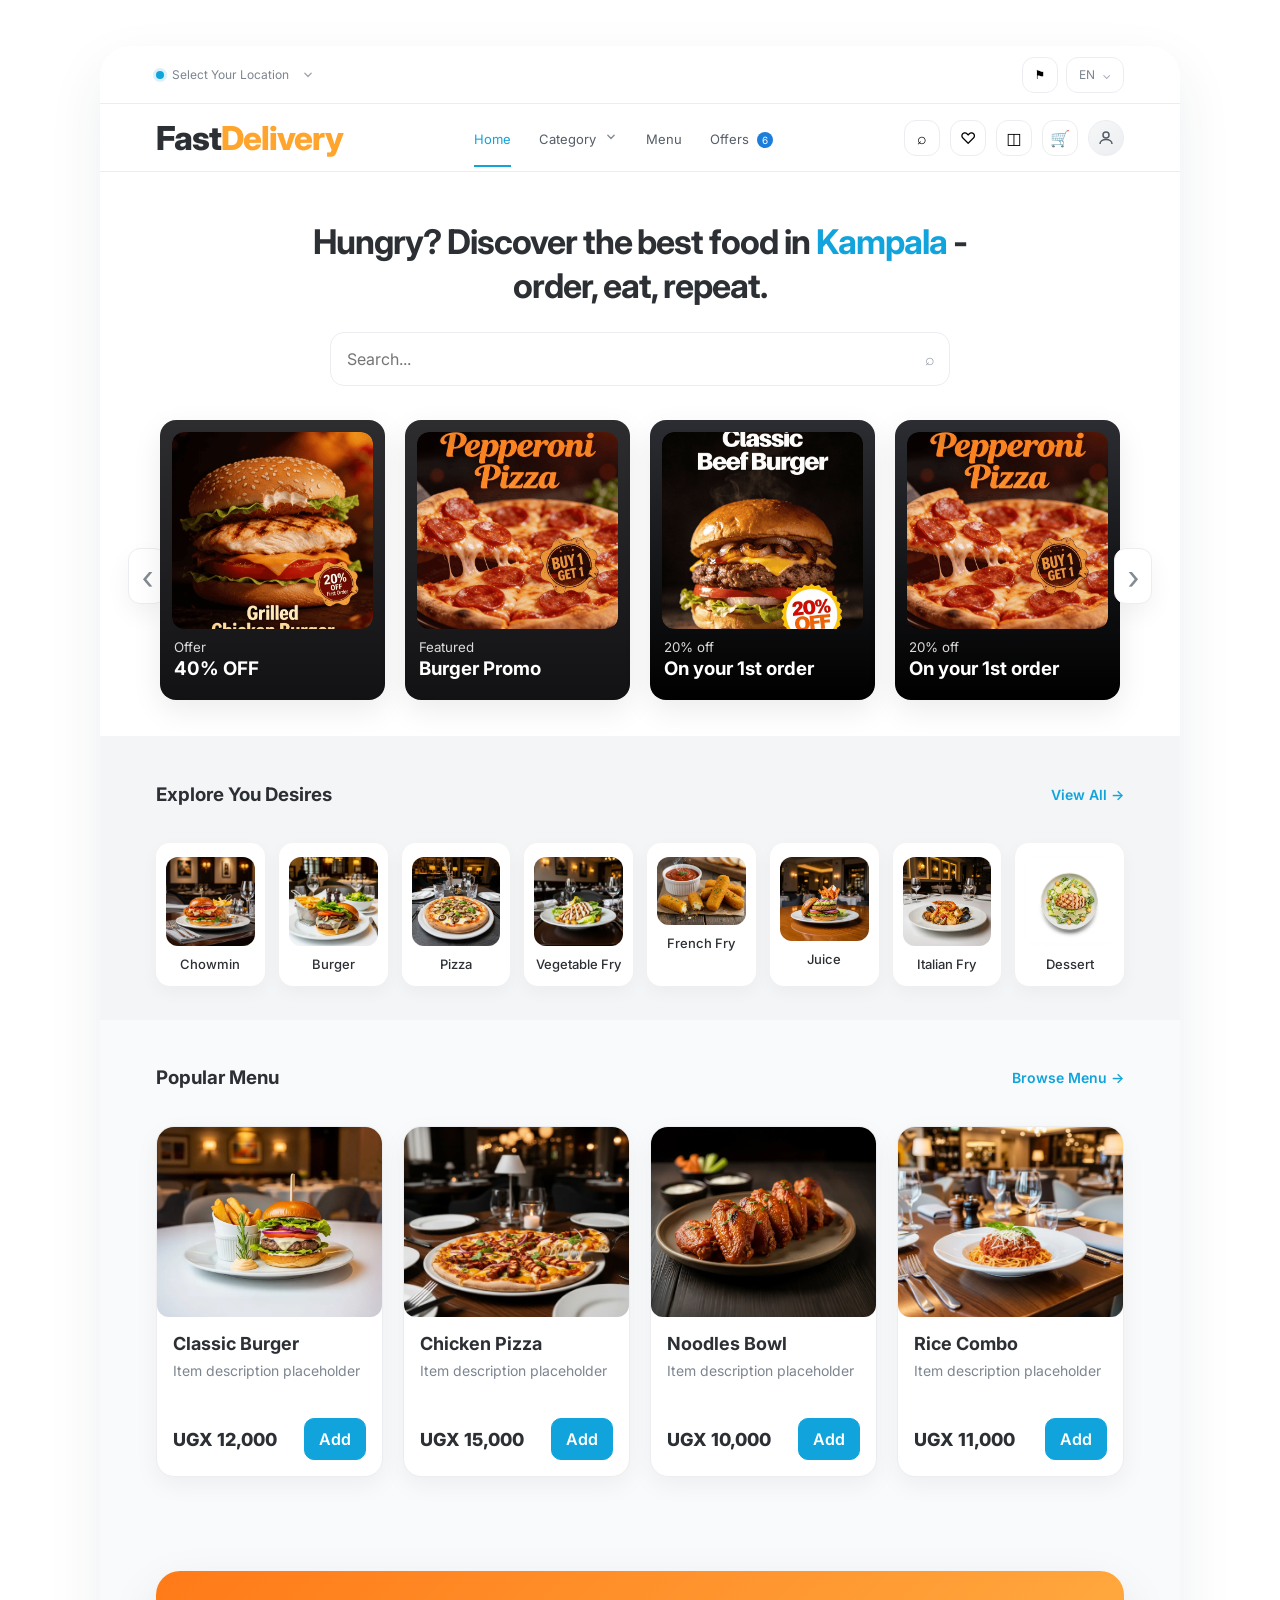
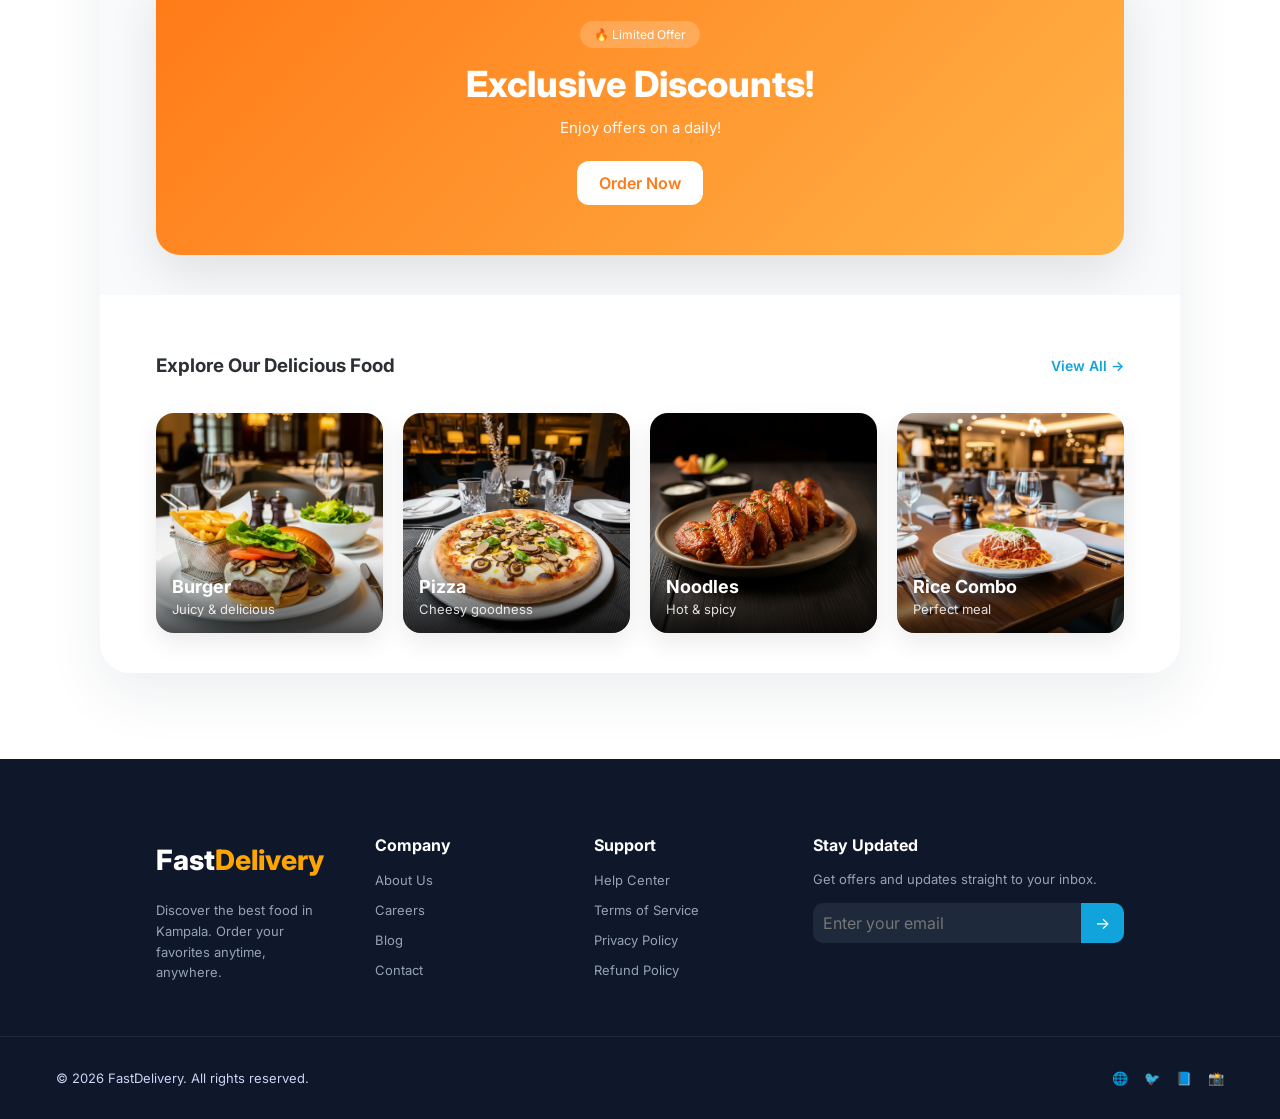
==== commit 1461dc89: "minor updates" ====
--- a/index.html
+++ b/index.html
@@ -54,7 +54,12 @@
           <button class="icon-btn">♡</button>
           <button class="icon-btn">◫</button>
           <button class="icon-btn">🛒</button>
-          <button class="avatar-btn"></button>
+          <button class="avatar-btn">
+  <svg width="18" height="18" viewBox="0 0 24 24" fill="none">
+    <circle cx="12" cy="8" r="4" stroke="currentColor" stroke-width="2"/>
+    <path d="M4 20c0-4 4-6 8-6s8 2 8 6" stroke="currentColor" stroke-width="2"/>
+  </svg>
+</button>
         </div>
         <button class="mobile-menu-btn" id="mobileMenuBtn">☰</button>
       </nav>
@@ -69,9 +74,10 @@
       <section class="hero">
         <h1>Hungry? Discover the best food in <span> Kampala</span> - order, eat, repeat.</h1>
         <div class="search-bar">
-          <span class="search-icon">⌕</span>
+         
           <input type="text" placeholder="Search..." />
-          <button class="mic-btn">🎤</button>
+           <span class="search-icon">⌕</span>
+     
         </div>
       </section>
 
--- a/styles.css
+++ b/styles.css
@@ -704,4 +704,10 @@
 
 .caret svg {
   display: block;
+}
+.avatar-btn {
+  display: flex;
+  align-items: center;
+  justify-content: center;
+  color: #555d66;
 }
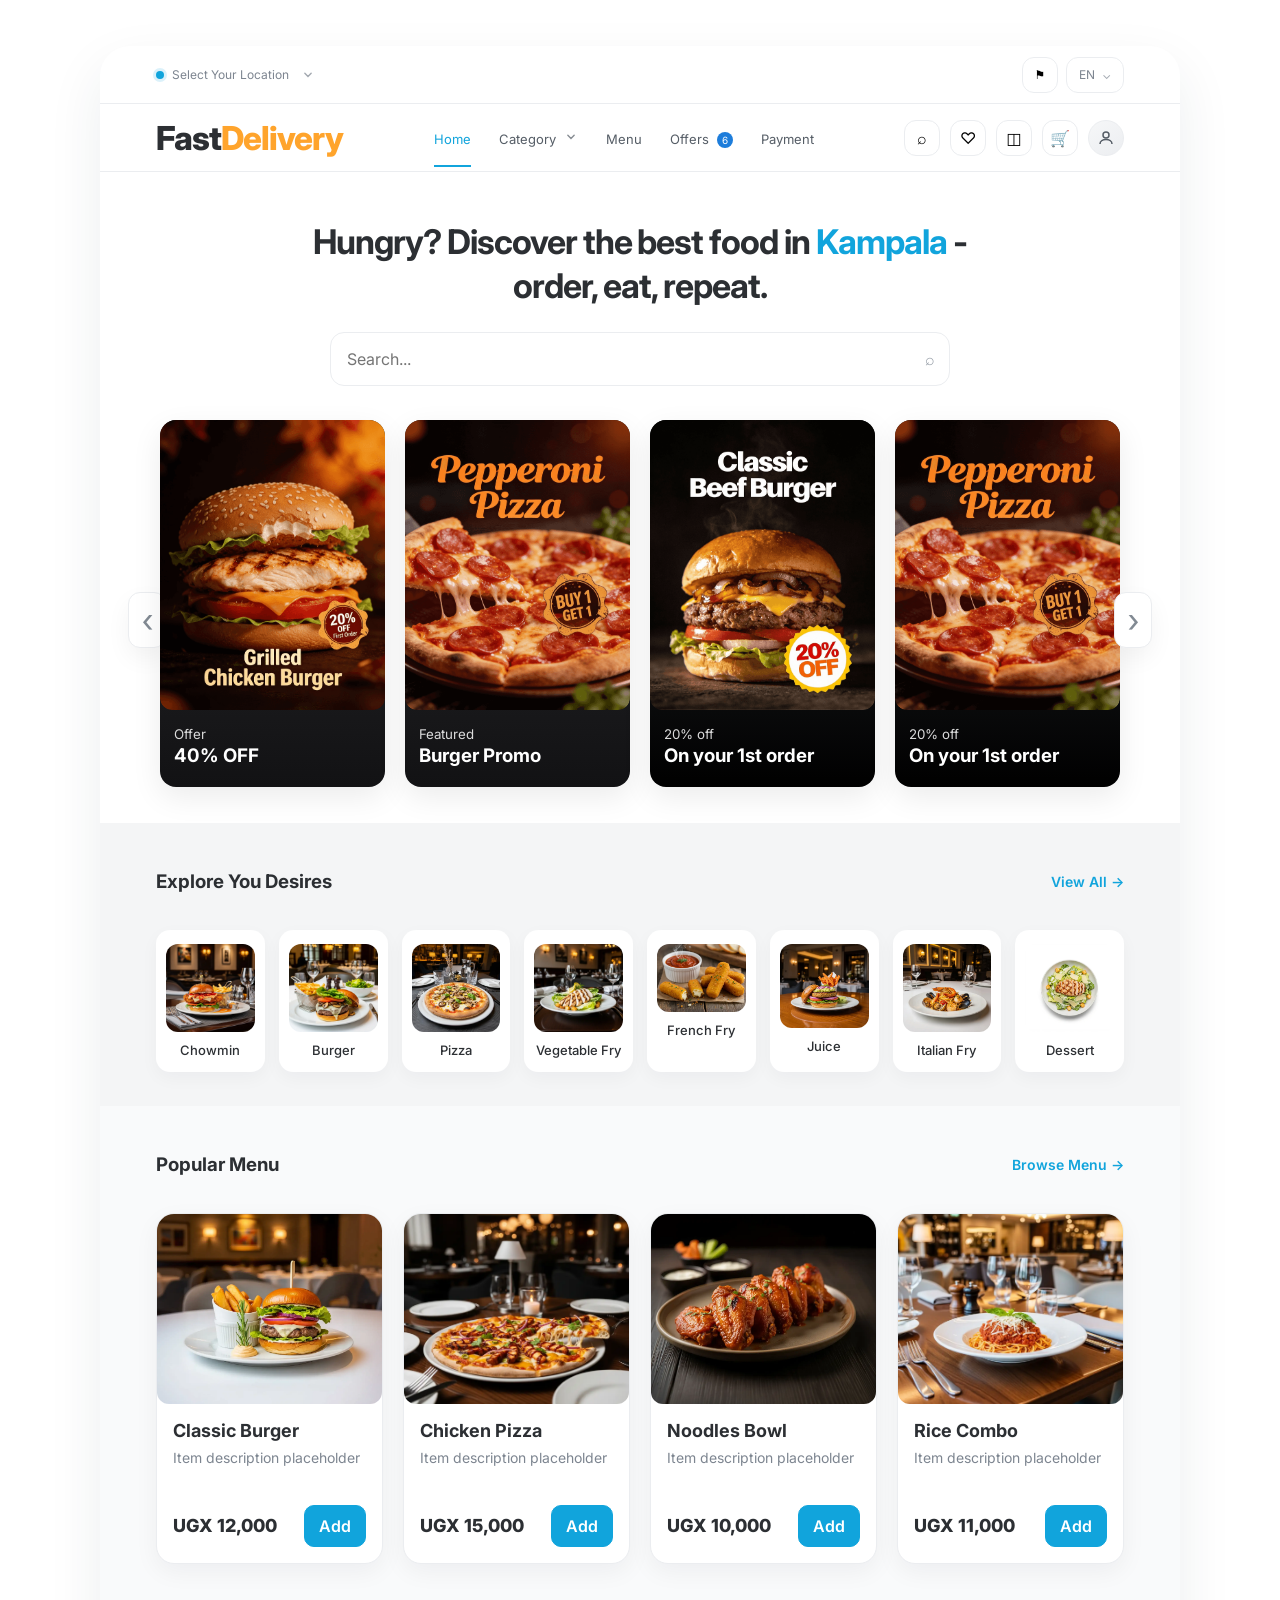
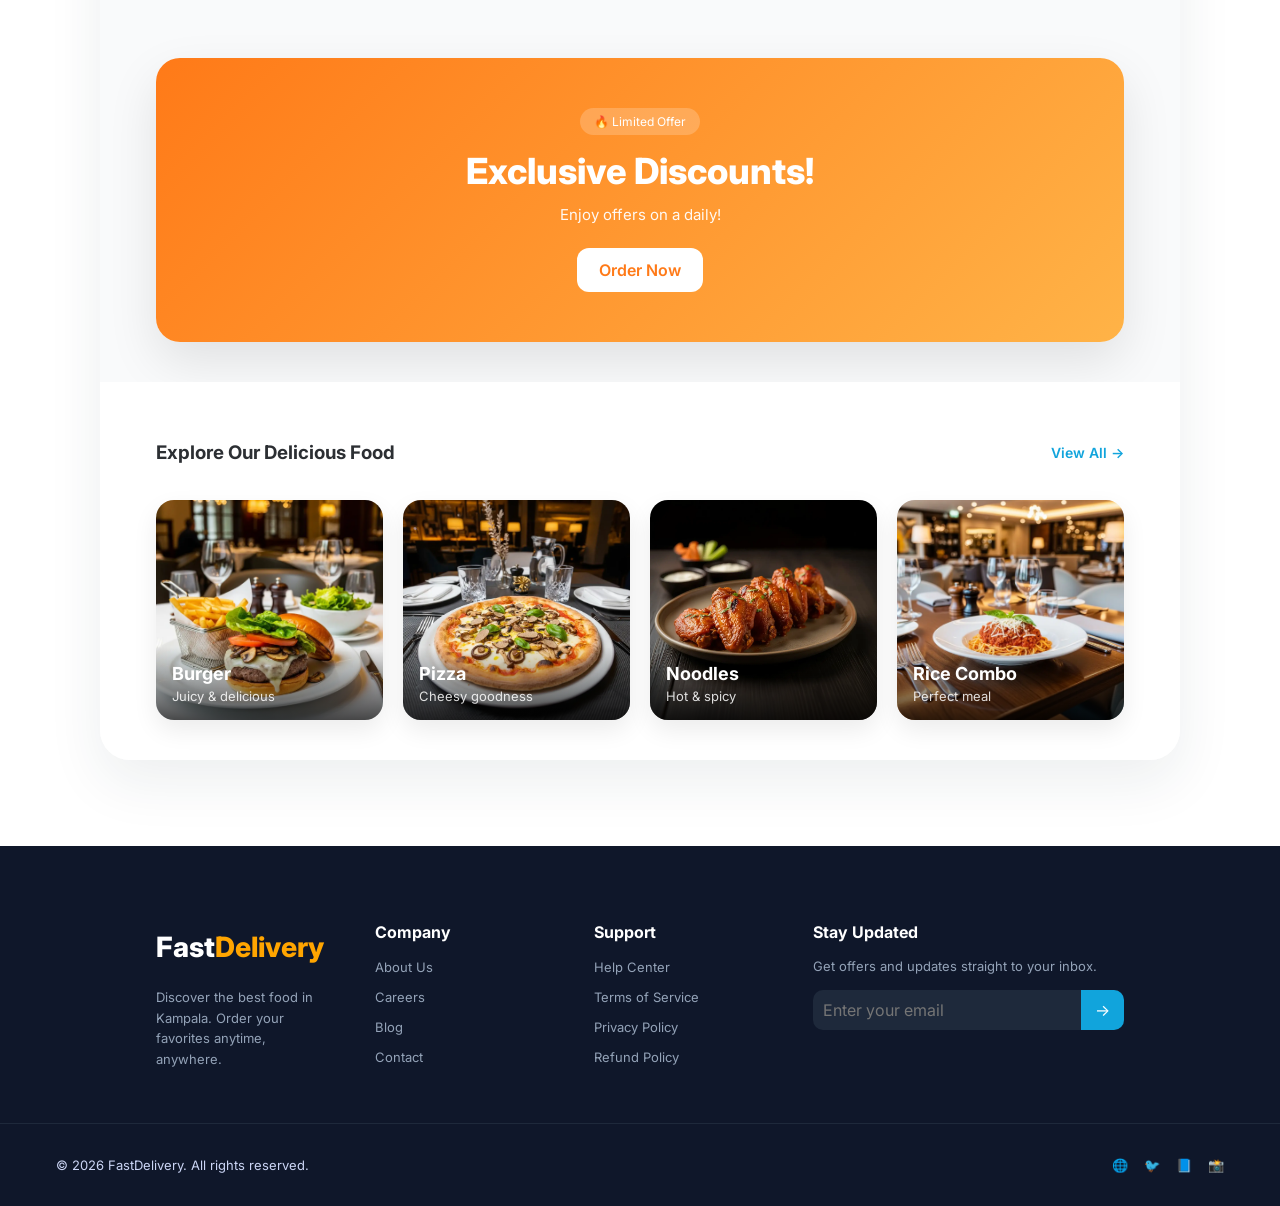
==== commit cf70a583: "minor updates" ====
--- a/index.html
+++ b/index.html
@@ -48,6 +48,7 @@
   </li>
           <li><a href="menu.html">Menu</a></li>
           <li><a href="#offers">Offers <span class="badge">6</span></a></li>
+          <li><a href="payment.html">Payment</a></li>
         </ul>
         <div class="nav-icons">
           <button class="icon-btn">⌕</button>
@@ -88,7 +89,7 @@
          
            <div class="promo-media category-image"><img src="assets/3.png" alt="Banner 1" class=" real-image"></div>
             <div class="promo-copy">
-              <small>Offer</small>
+              <small><br>Offer</small>
               <h3>40% OFF</h3>
              
             </div>
@@ -98,7 +99,7 @@
            
            <div class="promo-media category-image"><img src="assets/4.png" alt="Banner 1" class="real-image"></div>
             <div class="promo-copy">
-              <small>Featured</small>
+              <small><br>Featured</small>
               <h3>Burger Promo</h3>
               
             </div>
@@ -107,7 +108,7 @@
           <article class="promo-card card-light">
          <div class="promo-media category-image">  <img src="assets/5.png" alt="Banner 1" class="real-image"></div>
             <div class="promo-copy dark-text">
-              <small>20% off</small>
+              <small><br>20% off</small>
               <h3>On your 1st order</h3>
             
             </div>
@@ -115,7 +116,7 @@
            <article class="promo-card card-light">
          <div class="promo-media category-image">  <img src="assets/7.png" alt="Banner 1" class="real-image"></div>
             <div class="promo-copy dark-text">
-              <small>20% off</small>
+              <small><br>20% off</small>
               <h3>On your 1st order</h3>
              
             </div>
--- a/styles.css
+++ b/styles.css
@@ -214,7 +214,7 @@
   gap: 20px;
 }
 .promo-card {
-  max-height: 280px;
+  width: auto;
   border-radius: 16px;
   overflow: hidden;
   position: relative;
@@ -232,13 +232,10 @@
   opacity: .92;
 }
 .promo-media {
-  flex: 1;
-  display: flex;
-  width: auto;
-  height: 140px;
+  width: 100%;
   align-items: center;
   justify-content: center;
-  margin: 12px 12px 10px;
+  
   border-radius: 12px;
   overflow: hidden;
 }
@@ -710,4 +707,193 @@
   align-items: center;
   justify-content: center;
   color: #555d66;
+}
+.checkout-section {
+  padding: 40px 56px;
+  background: #f4f5f6;
+}
+
+.checkout-container {
+  display: grid;
+  grid-template-columns: 2fr 1fr;
+  gap: 24px;
+}
+
+/* LEFT */
+.checkout-left h2 {
+  margin-bottom: 20px;
+}
+
+.checkout-card {
+  background: #fff;
+  padding: 20px;
+  border-radius: 18px;
+}
+
+.delivery-options {
+  display: flex;
+  gap: 12px;
+  margin: 15px 0;
+}
+
+.delivery-options button {
+  flex: 1;
+  padding: 12px;
+  border-radius: 10px;
+  border: 1px solid var(--line);
+  background: #fff;
+}
+
+.delivery-options .active {
+  border-color: var(--brand);
+  color: var(--brand);
+}
+
+.form-grid {
+  display: grid;
+  grid-template-columns: 1fr 1fr;
+  gap: 14px;
+}
+
+.form-grid input {
+  width: 100%;
+  padding: 12px;
+  border-radius: 10px;
+  border: 1px solid var(--line);
+}
+
+.payment-method {
+  display: flex;
+  justify-content: space-between;
+  margin-top: 20px;
+}
+
+.add-btn {
+  background: none;
+  border: none;
+  color: var(--brand);
+}
+
+/* RIGHT */
+.summary-card {
+  background: #fff;
+  padding: 20px;
+  border-radius: 18px;
+}
+
+.summary-item {
+  display: flex;
+  align-items: center;
+  gap: 12px;
+  margin: 15px 0;
+}
+
+.summary-item img {
+  width: 60px;
+  height: 60px;
+  border-radius: 10px;
+  object-fit: cover;
+}
+
+.qty {
+  margin-left: auto;
+  display: flex;
+  gap: 8px;
+  align-items: center;
+}
+
+.qty button {
+  width: 28px;
+  height: 28px;
+}
+
+.comment-box textarea {
+  width: 100%;
+  height: 80px;
+  margin-top: 10px;
+  border-radius: 10px;
+  border: 1px solid var(--line);
+  padding: 10px;
+}
+
+.total {
+  display: flex;
+  justify-content: space-between;
+  margin: 20px 0;
+}
+
+.checkout-btn {
+  width: 100%;
+  padding: 14px;
+  background: var(--brand);
+  color: #fff;
+  border: none;
+  border-radius: 12px;
+}
+
+/* RESPONSIVE */
+@media (max-width: 860px) {
+  .checkout-container {
+    grid-template-columns: 1fr;
+  }
+}
+
+.phone-input {
+  display: flex;
+  align-items: center;
+  border: 1px solid var(--line);
+  border-radius: 10px;
+  padding: 8px 10px;
+  gap: 8px;
+}
+
+.phone-input .flag {
+  width: 22px;
+  height: 16px;
+  object-fit: cover;
+  border-radius: 2px;
+}
+
+.phone-input .code {
+  font-size: 14px;
+  color: #555;
+}
+
+.phone-input input {
+  border: none;
+  outline: none;
+  flex: 1;
+}
+
+.payment-options {
+  display: flex;
+  gap: 12px;
+  margin-top: 12px;
+}
+
+.payment-option {
+  flex: 1;
+  display: flex;
+  align-items: center;
+  gap: 8px;
+  padding: 10px;
+  border: 1px solid var(--line);
+  border-radius: 10px;
+  cursor: pointer;
+  background: #fff;
+  transition: 0.2s;
+}
+
+.payment-option img {
+  width: 24px;
+  height: 24px;
+  object-fit: contain;
+}
+
+.payment-option:hover {
+  border-color: var(--brand);
+}
+
+.cash-icon {
+  font-size: 18px;
 }
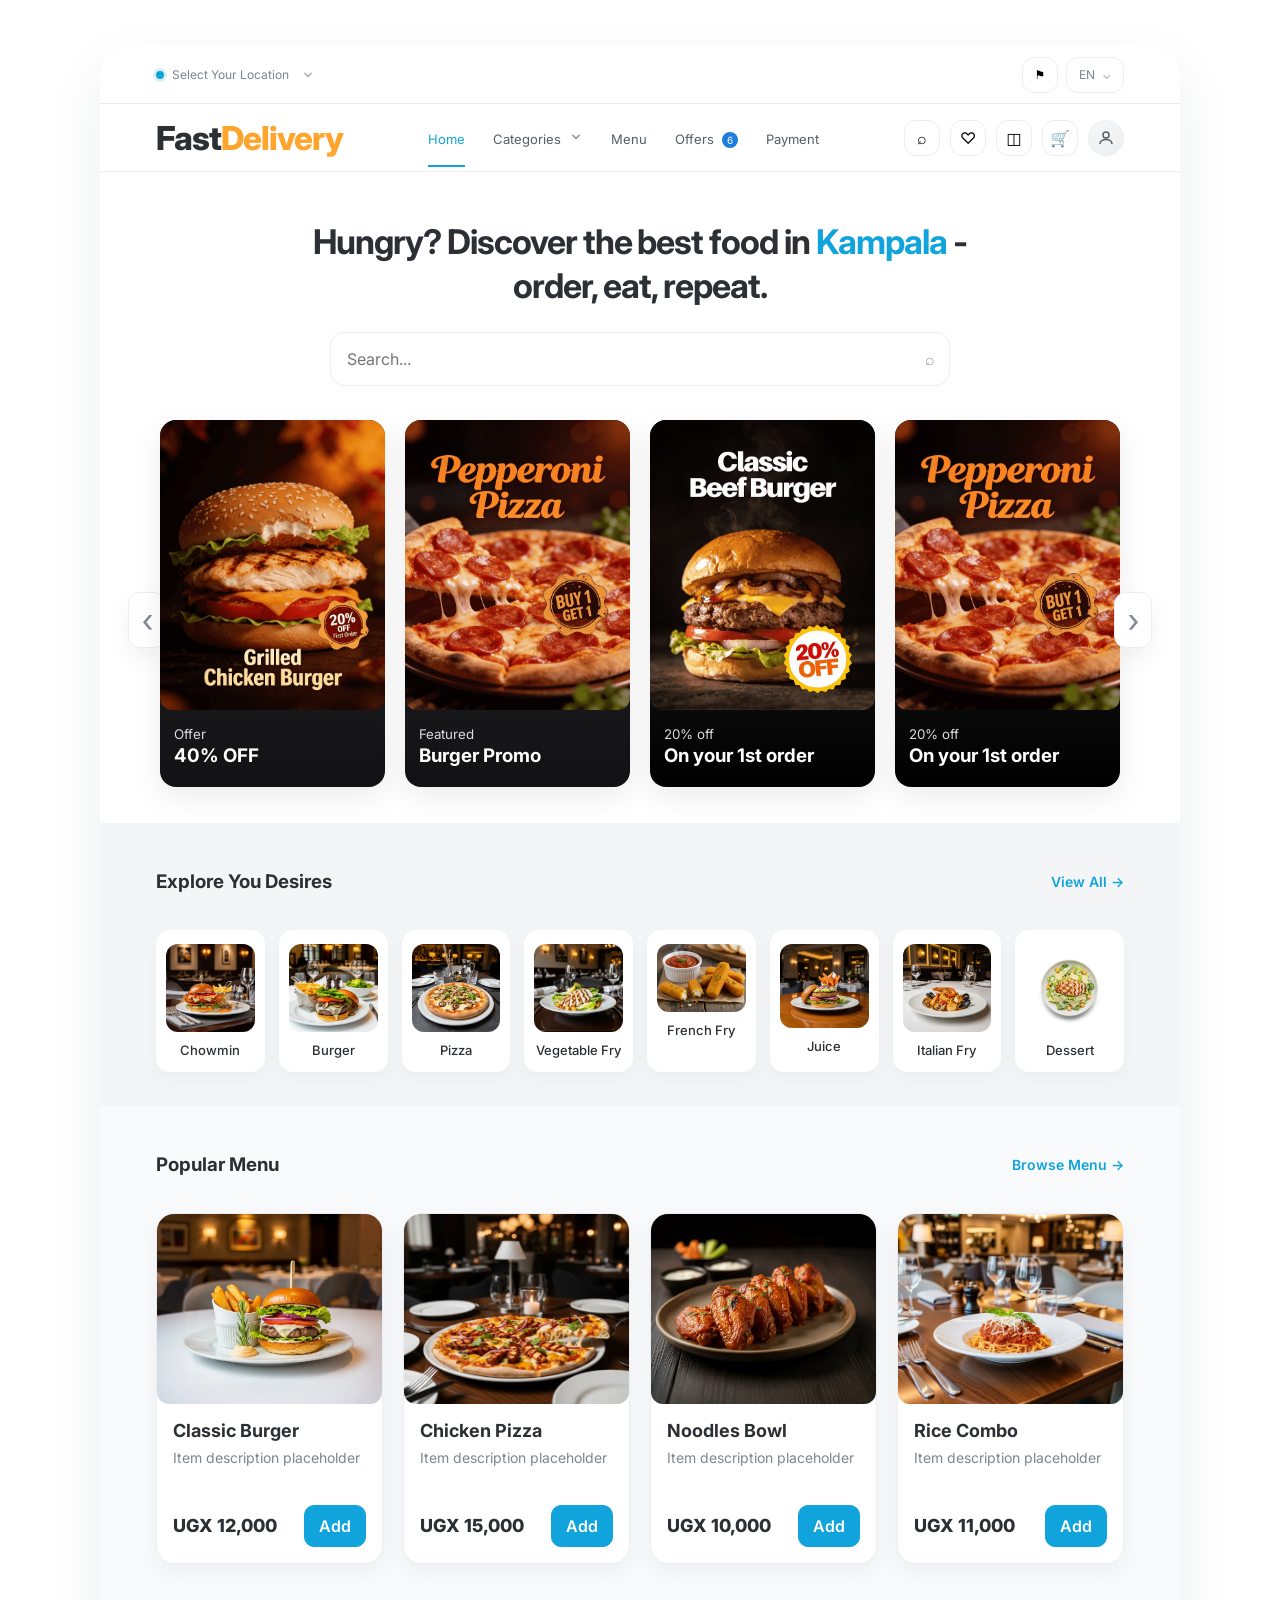
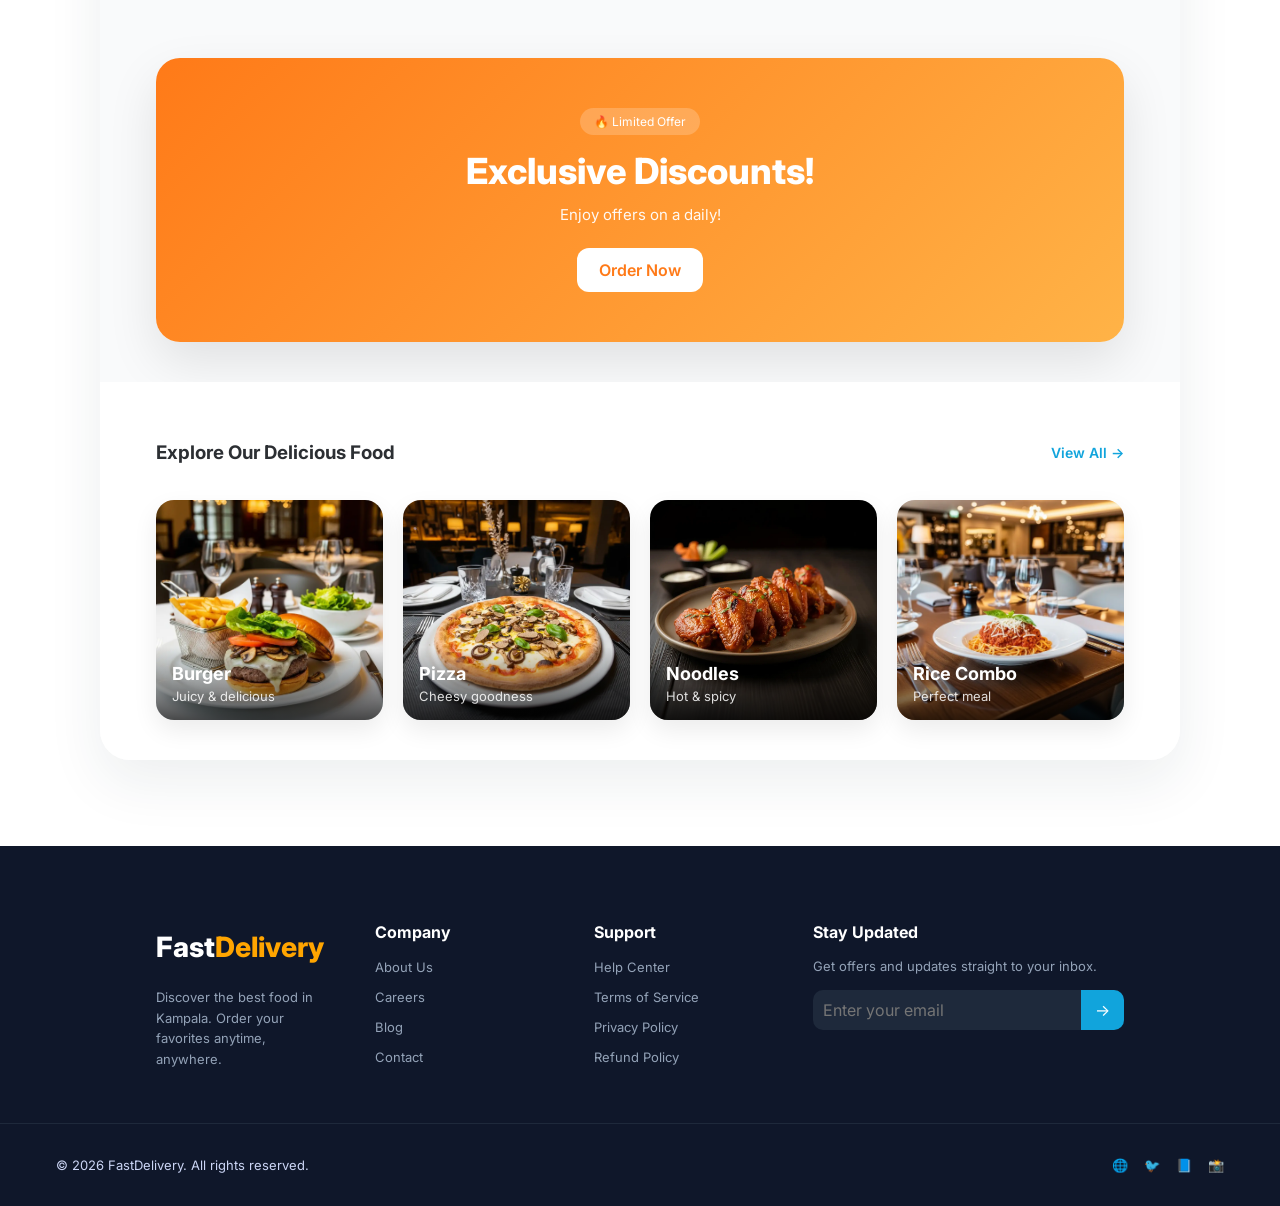
==== commit 6cbd98a9: "fixed explore responsiveness" ====
--- a/index.html
+++ b/index.html
@@ -33,7 +33,7 @@
         <ul class="nav-links">
           <li><a class="active" href="#">Home</a></li>
           <li class="nav-item-dropdown">
-    <a href="#categories">Category <span class="caret">
+    <a href="#categories">Categories <span class="caret">
   <svg width="14" height="14" viewBox="0 0 20 20" fill="currentColor">
     <path d="M5.5 7.5L10 12l4.5-4.5" stroke="currentColor" stroke-width="2" fill="none" stroke-linecap="round"/>
   </svg>
@@ -67,9 +67,10 @@
 
       <div class="mobile-drawer" id="mobileDrawer">
         <a href="#">Home</a>
-        <a href="#categories">Category</a>
-        <a href="#menu">Menu</a>
+        <a href="#categories">Categories</a>
+        <a href="menu.html">Menu</a>
         <a href="#offers">Offers</a>
+        <a href="payment.html">Payments</a>
       </div>
 
       <section class="hero">
--- a/styles.css
+++ b/styles.css
@@ -384,36 +384,7 @@
   font-weight: 600;
 }
 
-@media (max-width: 1150px) {
-  .promo-track { grid-template-columns: repeat(2, minmax(0, 1fr)); }
-  .category-grid { grid-template-columns: repeat(4, minmax(0, 1fr)); }
-  .menu-grid { grid-template-columns: repeat(2, minmax(0, 1fr)); }
-}
-
-@media (max-width: 860px) {
-  .top-meta,
-  .navbar,
-  .hero,
-  .catalog-section,
-  .menu-section { padding-left: 22px; padding-right: 22px; }
-  .nav-links, .nav-icons { display: none; }
-  .mobile-menu-btn { display: inline-flex; align-items: center; justify-content: center; }
-  .offers-section { padding-left: 22px; padding-right: 22px; }
-  .slider-arrow { display: none; }
-}
-
-@media (max-width: 640px) {
-  .page-shell { padding: 18px 10px; }
-  .site-window { border-width: 5px; border-radius: 22px; }
-  .promo-track,
-  .menu-grid,
-  .category-grid { grid-template-columns: 1fr; }
-  .hero { padding-top: 32px; }
-  .hero h1 { font-size: 22px; }
-  .search-bar { height: 48px; }
-  .section-head h2 { font-size: 22px; }
-  .top-meta { flex-wrap: wrap; height: auto; gap: 8px; padding-top: 14px; padding-bottom: 14px; }
-}
+
 
 .real-image {
   width: 100%;
@@ -896,4 +867,44 @@
 
 .cash-icon {
   font-size: 18px;
+}
+
+@media (max-width: 1150px) {
+  .promo-track { grid-template-columns: repeat(2, minmax(0, 1fr)); }
+  .category-grid { grid-template-columns: repeat(4, minmax(0, 1fr)); }
+  .menu-grid { grid-template-columns: repeat(2, minmax(0, 1fr)); }
+  .explore-grid {
+    grid-template-columns: repeat(2, 1fr);
+  }
+}
+
+@media (max-width: 860px) {
+  .top-meta,
+  .navbar,
+  .hero,
+  .explore-grid {
+    grid-template-columns: 1fr;
+  }
+  .catalog-section,
+  .menu-section { padding-left: 22px; padding-right: 22px; }
+  .nav-links, .nav-icons { display: none; }
+  .mobile-menu-btn { display: inline-flex; align-items: center; justify-content: center; }
+  .offers-section { padding-left: 22px; padding-right: 22px; }
+  .slider-arrow { display: none; }
+}
+
+@media (max-width: 640px) {
+  .page-shell { padding: 18px 10px; }
+  .site-window { border-width: 5px; border-radius: 22px; }
+  .promo-track,
+  .menu-grid,
+  .explore-grid {
+    grid-template-columns: 1fr;
+  }
+  .category-grid { grid-template-columns: 1fr; }
+  .hero { padding-top: 32px; }
+  .hero h1 { font-size: 22px; }
+  .search-bar { height: 48px; }
+  .section-head h2 { font-size: 22px; }
+  .top-meta { flex-wrap: wrap; height: auto; gap: 8px; padding-top: 14px; padding-bottom: 14px; }
 }
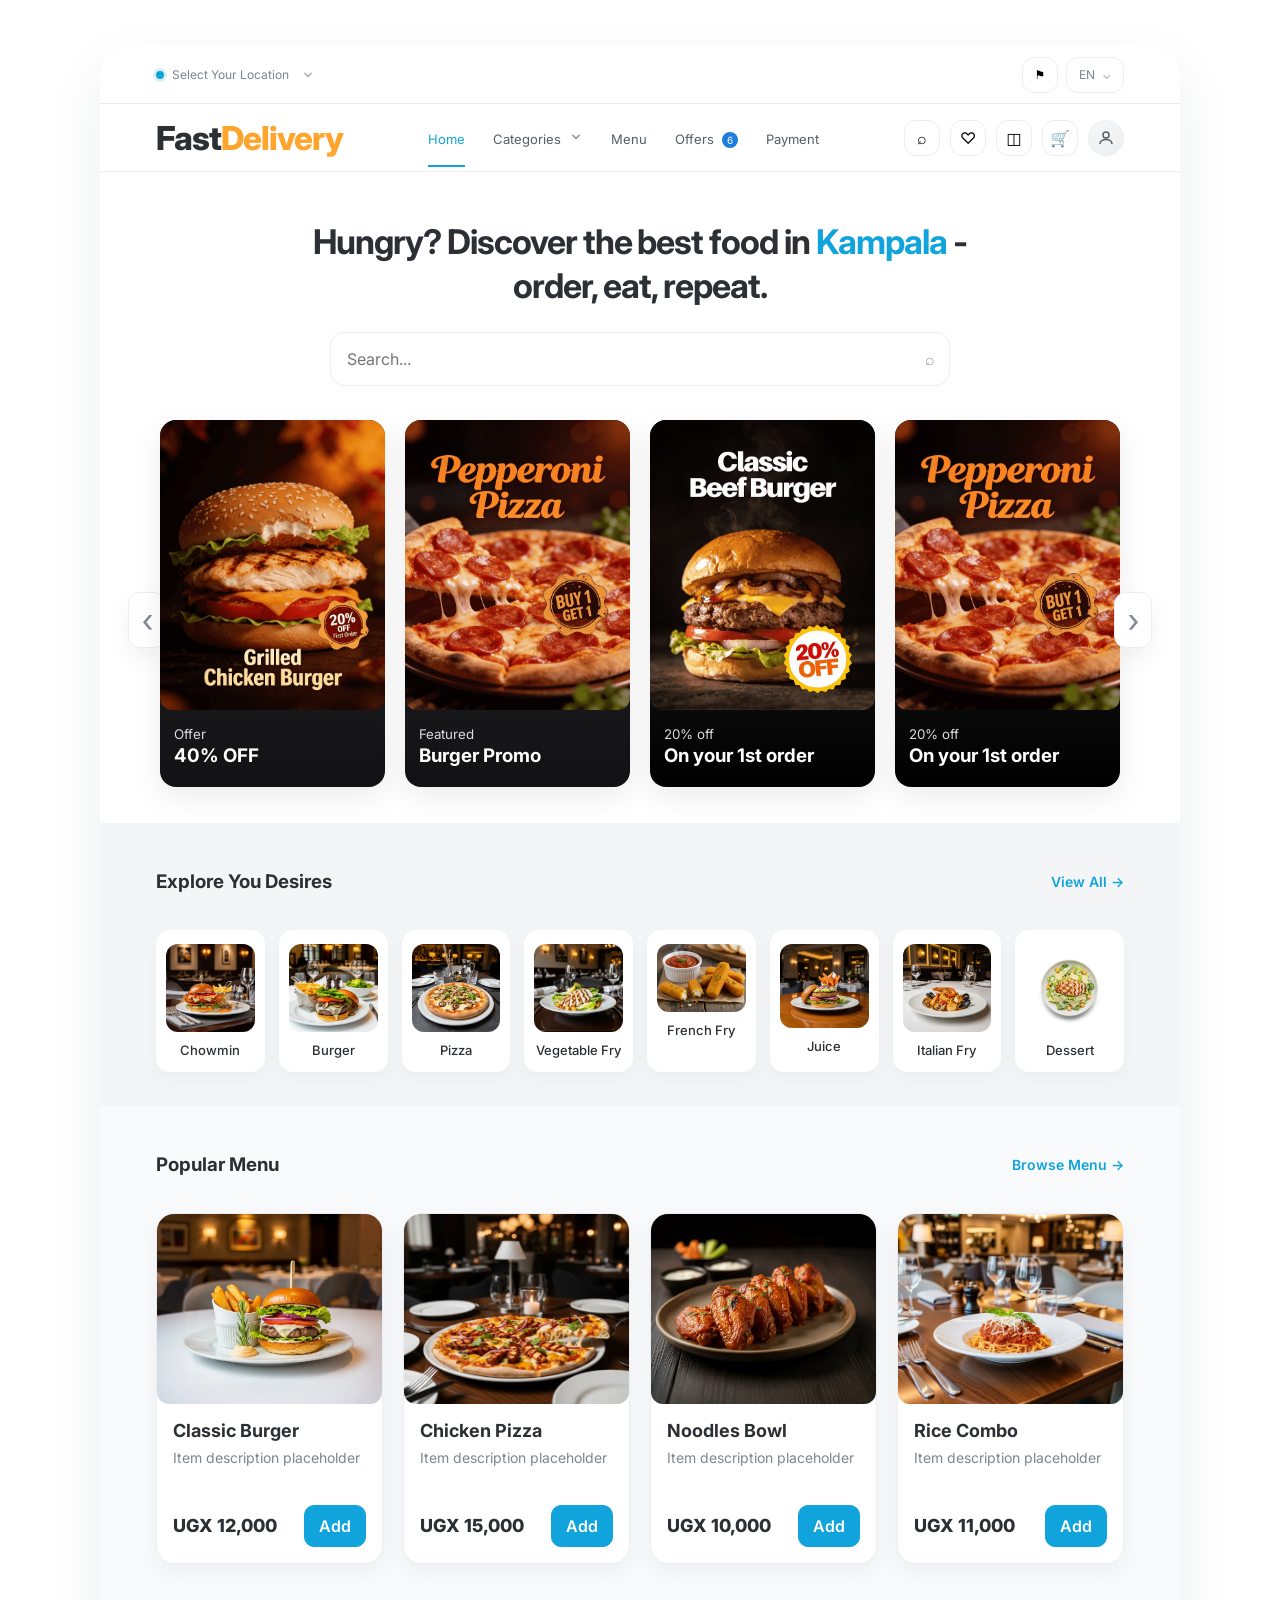
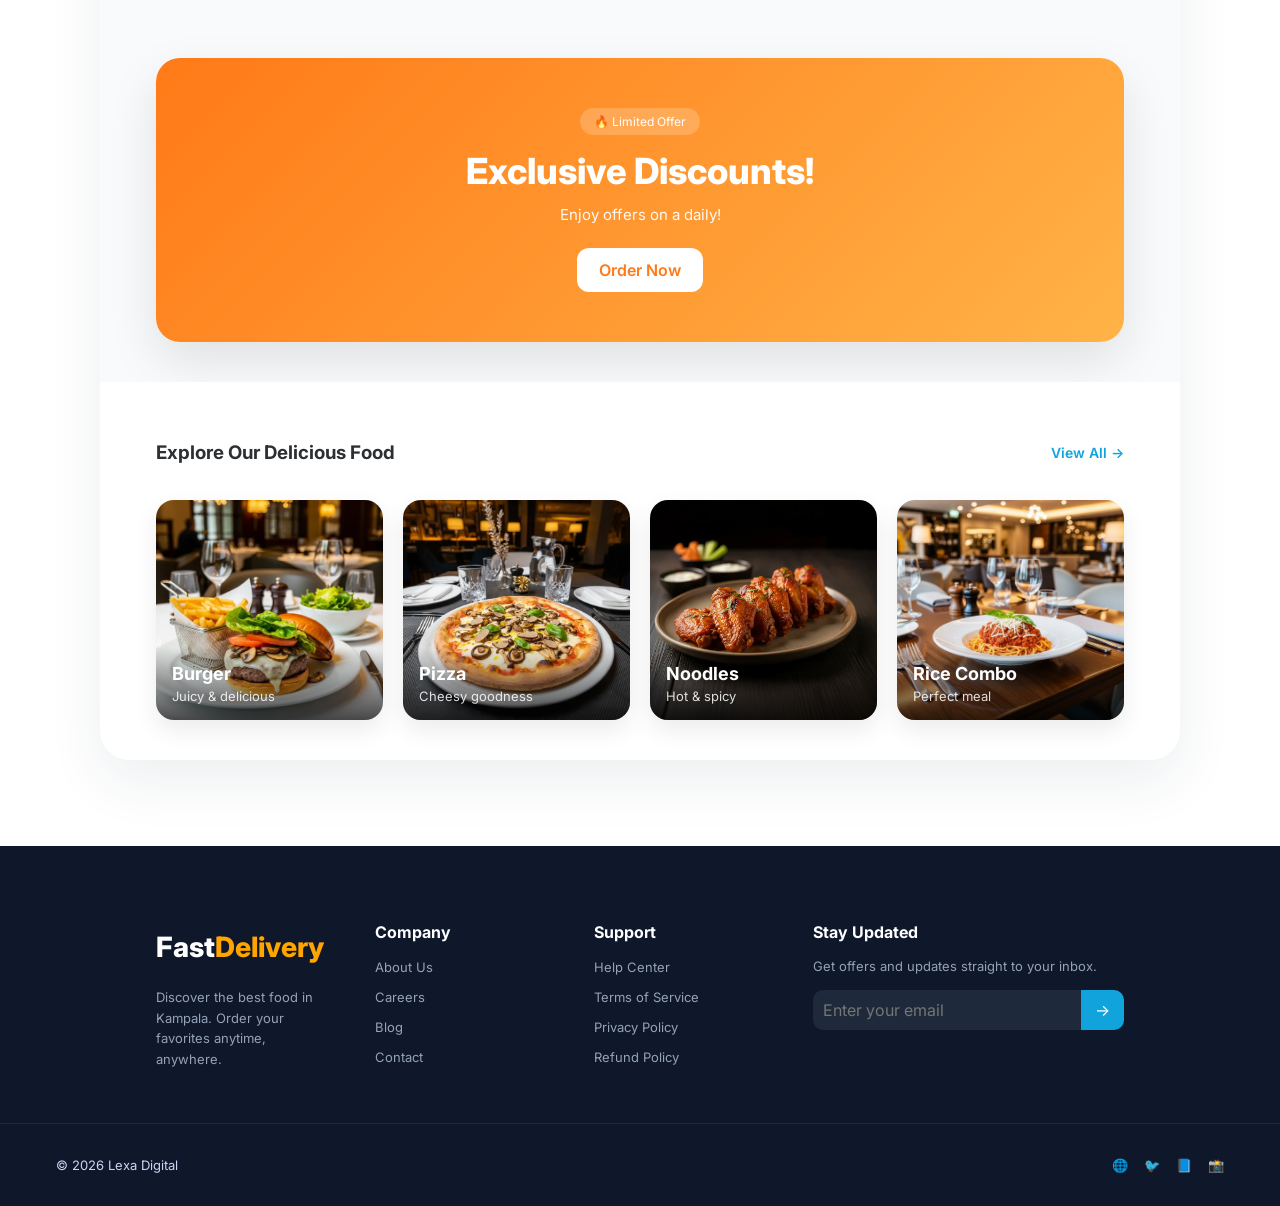
==== commit 79506851: "added lexa digital tm" ====
--- a/index.html
+++ b/index.html
@@ -318,7 +318,7 @@
 
   <!-- BOTTOM BAR -->
   <div class="footer-bottom">
-    <p>© 2026 FastDelivery. All rights reserved.</p>
+    <p>© 2026 Lexa Digital</p>
     <div class="footer-socials">
       <span>🌐</span>
       <span>🐦</span>
--- a/styles.css
+++ b/styles.css
@@ -901,6 +901,12 @@
   .explore-grid {
     grid-template-columns: 1fr;
   }
+  .form-grid {
+    grid-template-columns: 1fr;
+  }
+  .payment-options {
+    flex-direction: column;
+  }
   .category-grid { grid-template-columns: 1fr; }
   .hero { padding-top: 32px; }
   .hero h1 { font-size: 22px; }
